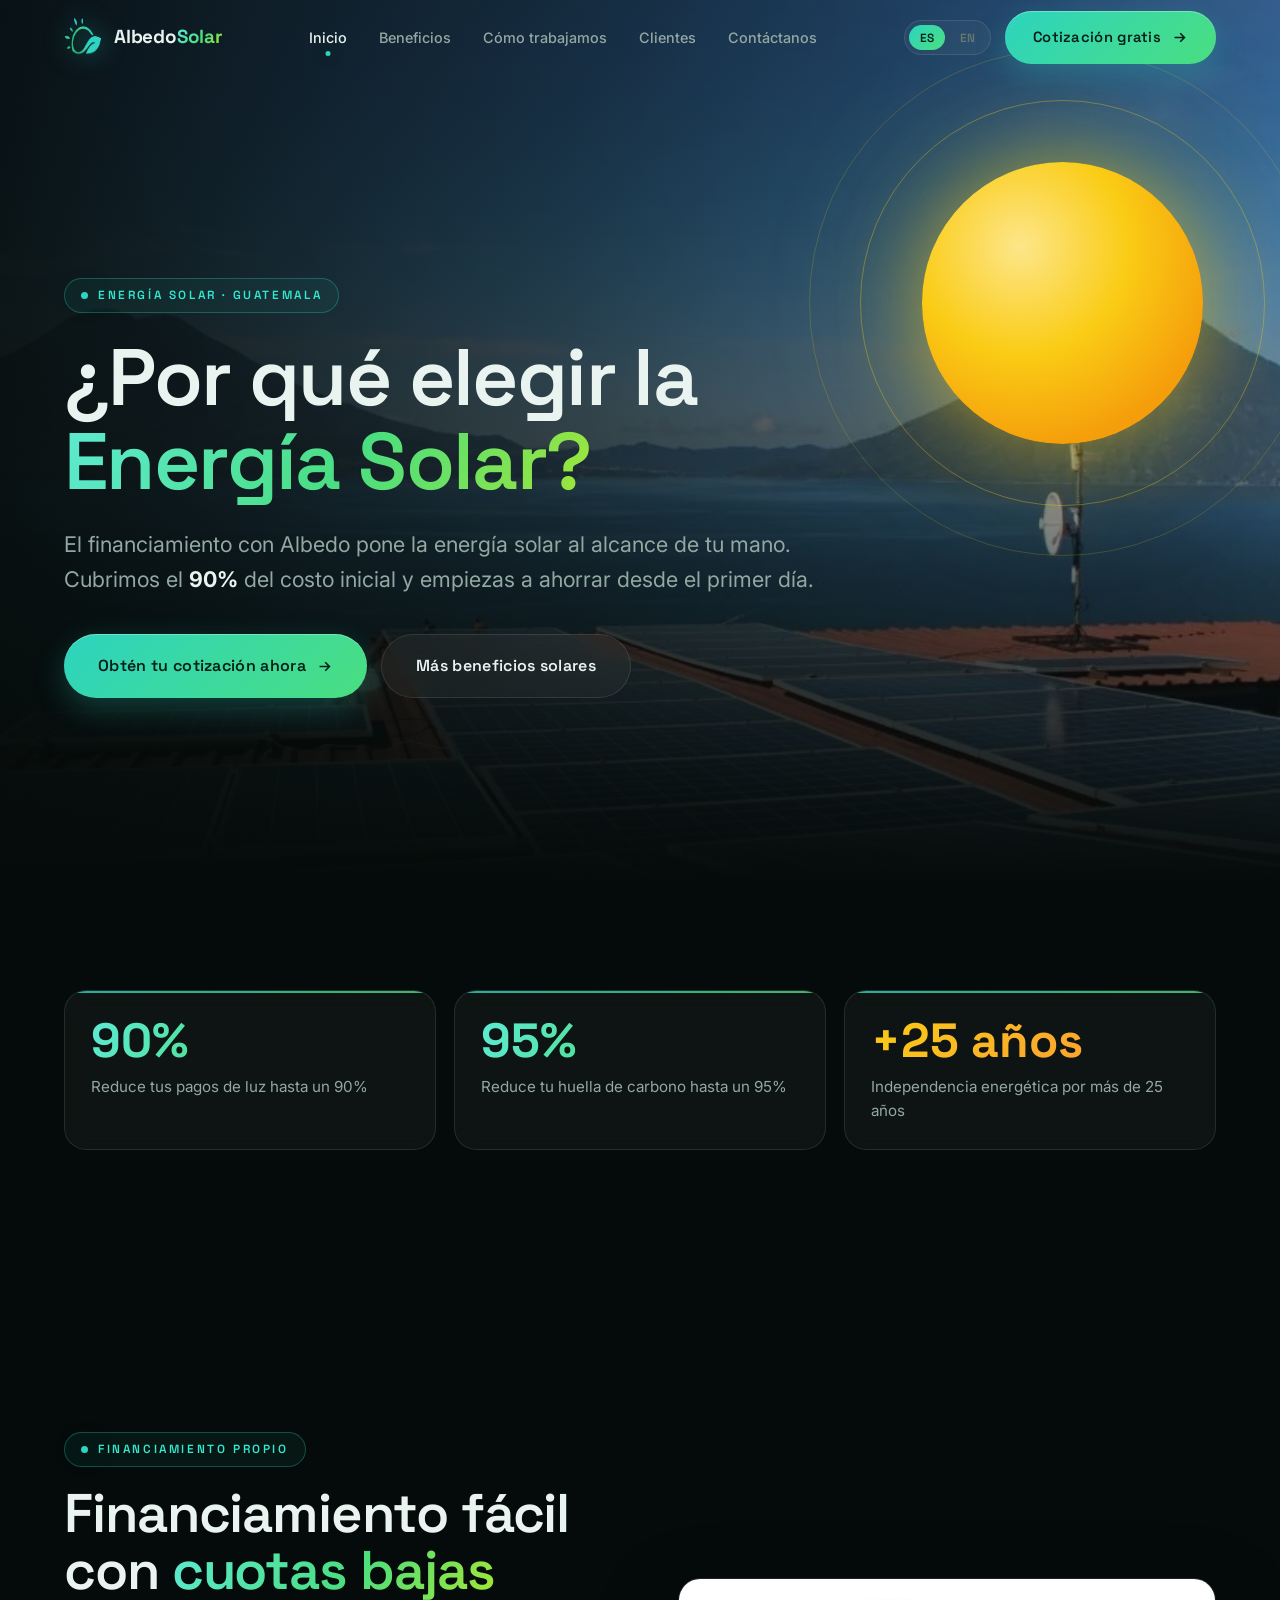
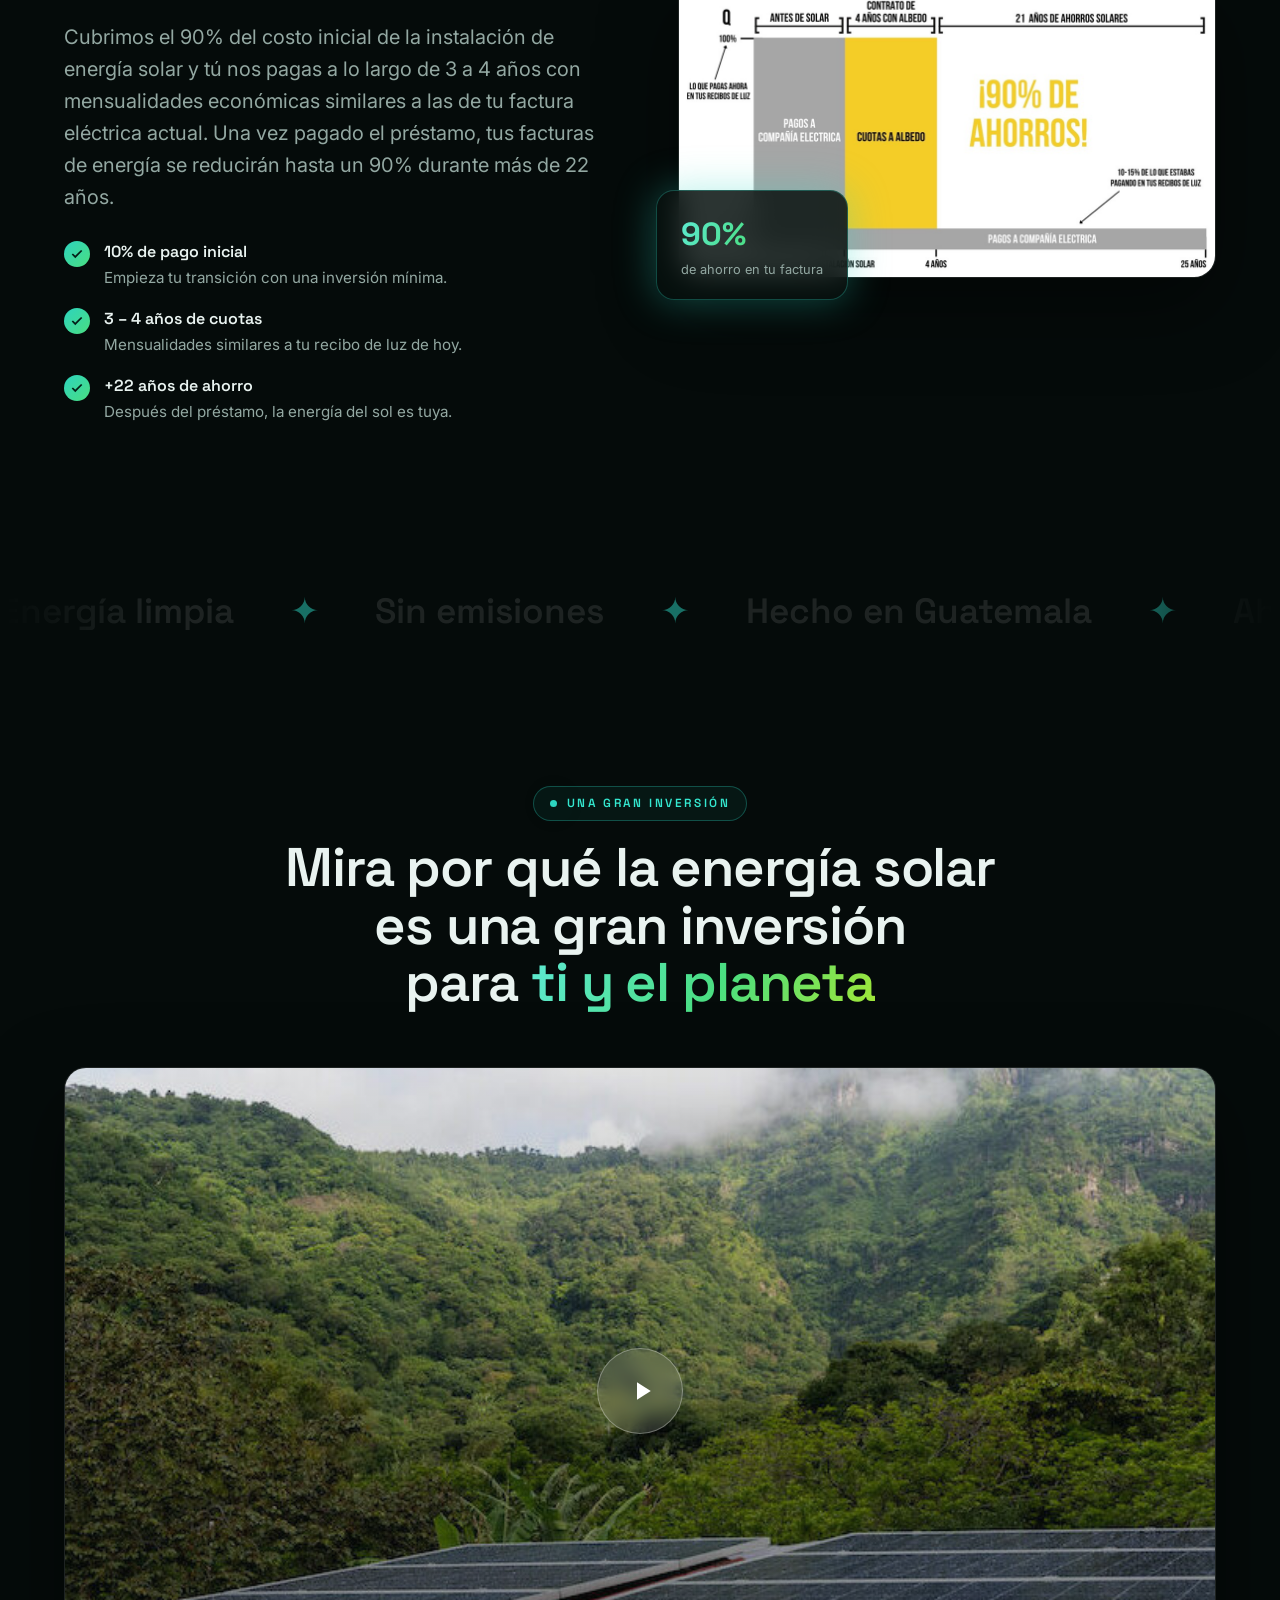
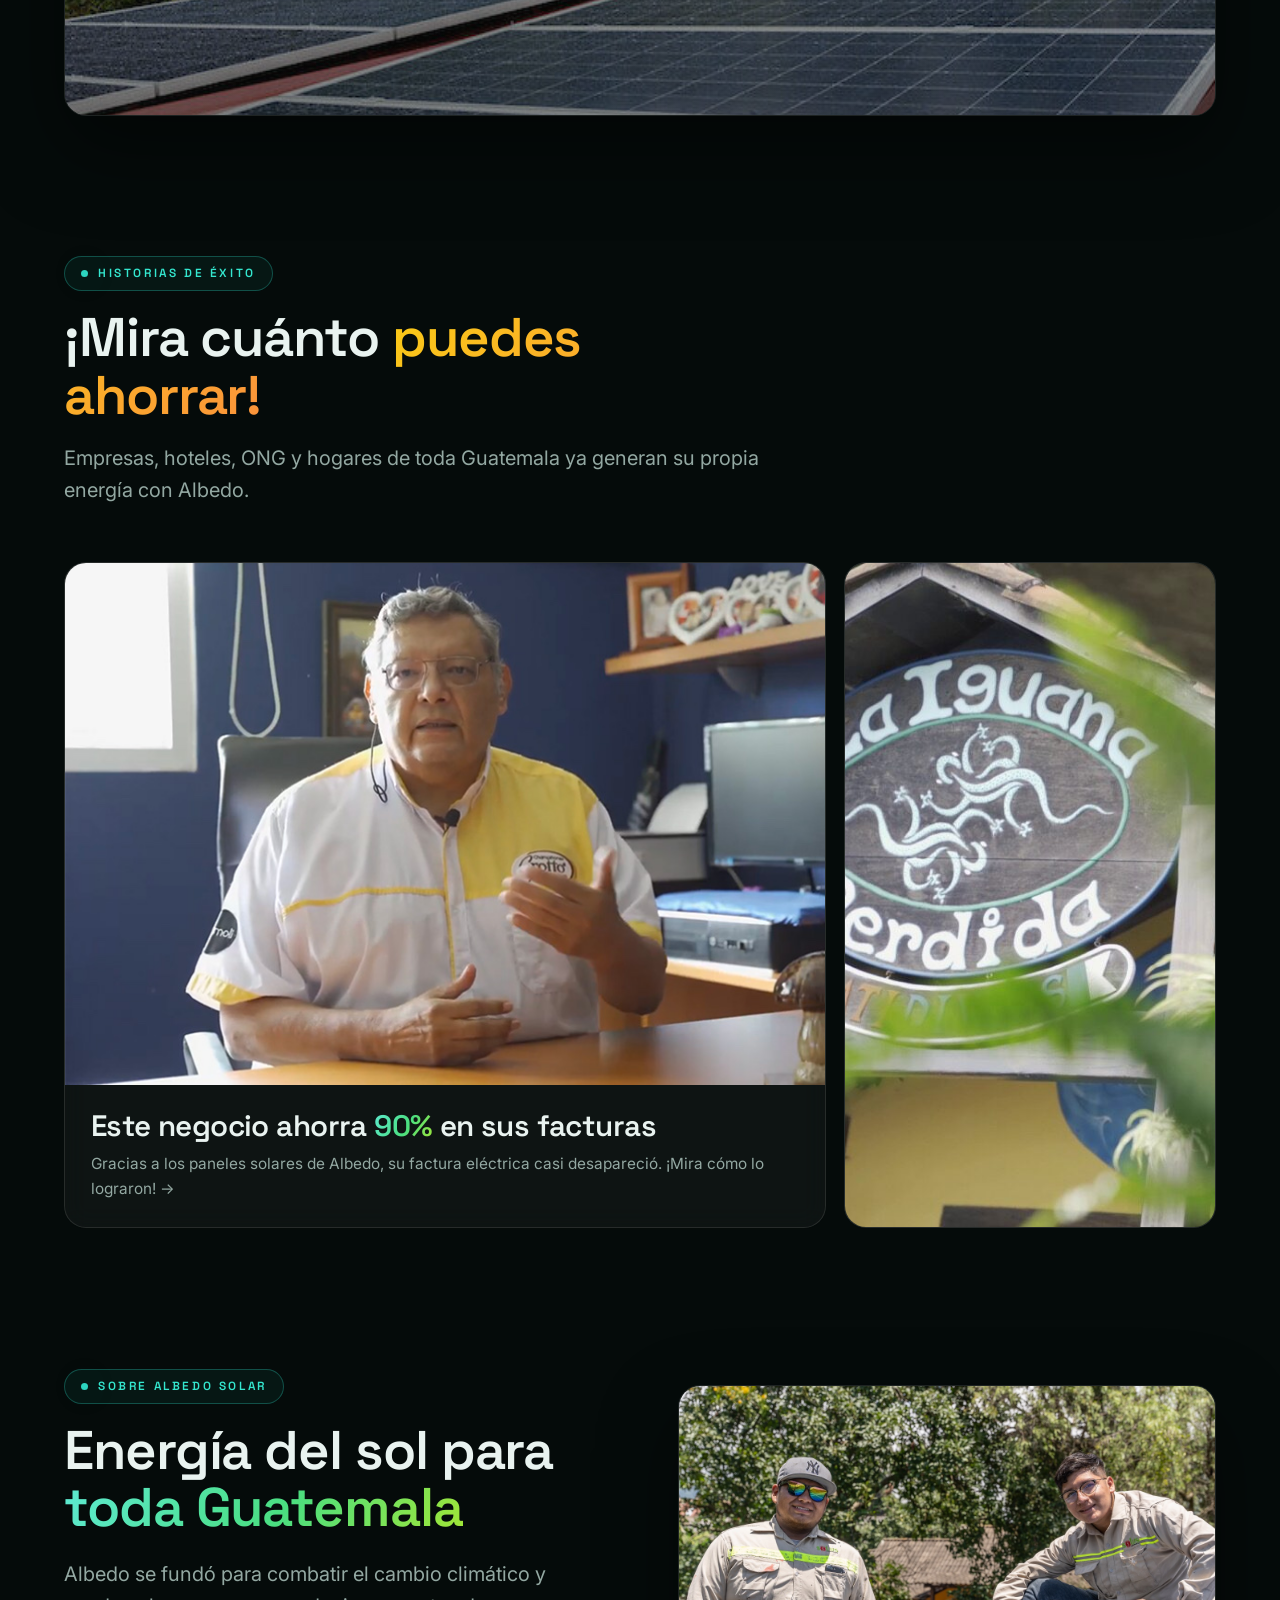
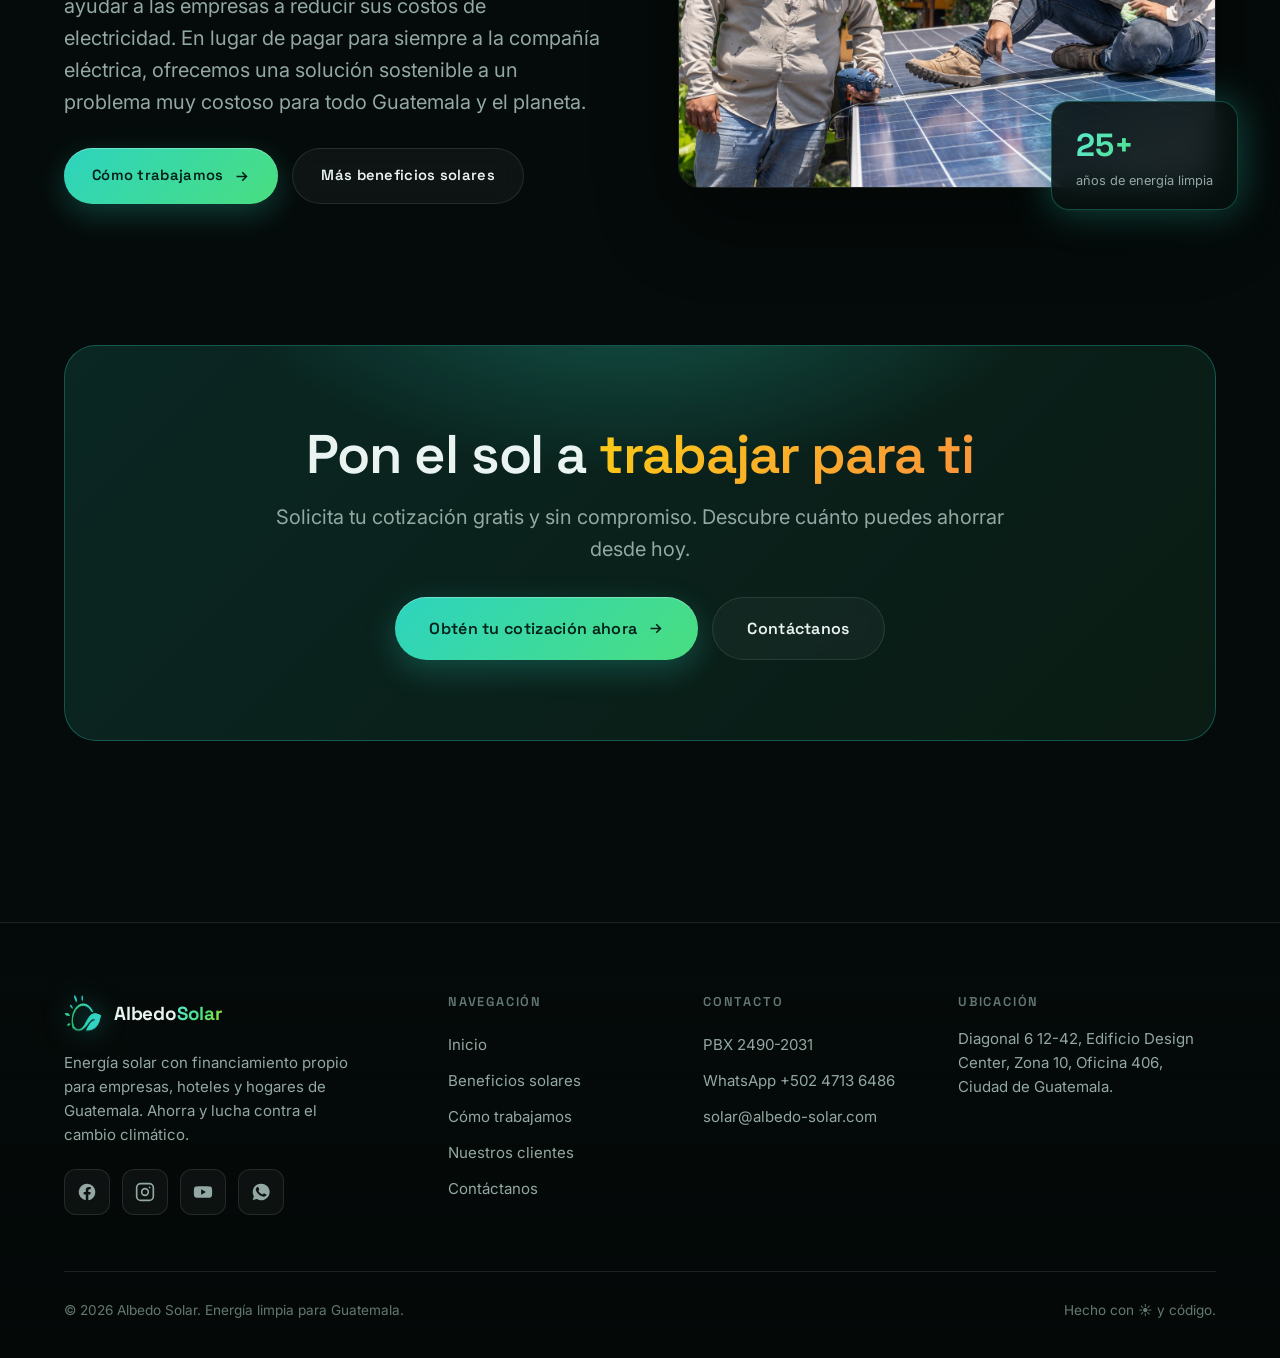
==== index.html @ a76e846f "Albedo Solar — futuristic website remake Full redesign of albedo-solar.com: 5 pages (Inicio, Benefic" ====
<!DOCTYPE html>
<html lang="es">
<head>
<meta charset="UTF-8" />
<meta name="viewport" content="width=device-width, initial-scale=1.0" />
<title>Albedo Solar — Energía solar al alcance de tu mano</title>
<meta name="description" content="El financiamiento con Albedo pone la energía solar al alcance de tu mano. Reduce hasta 90% tu factura de luz y lucha contra el cambio climático en Guatemala." />
<link rel="icon" type="image/png" href="assets/images/green-logo-sun.png" />
<link rel="preconnect" href="https://fonts.googleapis.com">
<link rel="preconnect" href="https://fonts.gstatic.com" crossorigin>
<link rel="stylesheet" href="assets/css/styles.css" />
</head>
<body>

<div class="bg-field"></div>
<div class="aurora aurora--1"></div>
<div class="aurora aurora--2"></div>

<!-- ============ NAV ============ -->
<nav class="nav">
  <div class="wrap">
    <a class="brand" href="index.html">
      <img src="assets/images/green-logo-sun.png" alt="Albedo Solar" />
      <span>Albedo<b>Solar</b></span>
    </a>
    <div class="nav-links">
      <a href="index.html" class="active">Inicio</a>
      <a href="beneficios.html">Beneficios</a>
      <a href="como-trabajamos.html">Cómo trabajamos</a>
      <a href="clientes.html">Clientes</a>
      <a href="contacto.html">Contáctanos</a>
    </div>
    <div class="nav-right">
      <div class="lang">
        <button class="on">ES</button>
        <button>EN</button>
      </div>
      <a href="contacto.html" class="btn btn--primary nav-cta">Cotización gratis
        <svg viewBox="0 0 24 24" fill="none" stroke="currentColor" stroke-width="2.2"><path d="M5 12h14M13 6l6 6-6 6"/></svg>
      </a>
      <button class="burger" aria-label="Menú"><span></span><span></span><span></span></button>
    </div>
  </div>
</nav>
<div class="drawer">
  <a href="index.html">Inicio</a>
  <a href="beneficios.html">Beneficios de la energía solar</a>
  <a href="como-trabajamos.html">Cómo trabajamos</a>
  <a href="clientes.html">Nuestros clientes</a>
  <a href="contacto.html">Contáctanos</a>
  <a href="contacto.html" class="btn btn--primary">Obtén tu cotización ahora</a>
</div>

<!-- ============ HERO ============ -->
<header class="hero">
  <div class="hero-bg">
    <img src="assets/images/hero-atitlan.jpg" alt="Paneles solares sobre el Lago de Atitlán, Guatemala" />
  </div>
  <div class="sun-orb"></div>
  <div class="wrap">
    <div class="hero-inner">
      <span class="eyebrow" data-reveal>Energía solar · Guatemala</span>
      <h1 data-reveal data-delay="1">¿Por qué elegir la <span class="gradient-text">Energía&nbsp;Solar?</span></h1>
      <p class="lead" data-reveal data-delay="2">El financiamiento con Albedo pone la energía solar al alcance de tu mano. Cubrimos el <strong style="color:var(--text)">90%</strong> del costo inicial y empiezas a ahorrar desde el primer día.</p>
      <div class="hero-actions" data-reveal data-delay="3">
        <a href="contacto.html" class="btn btn--primary btn--lg">Obtén tu cotización ahora
          <svg viewBox="0 0 24 24" fill="none" stroke="currentColor" stroke-width="2.2"><path d="M5 12h14M13 6l6 6-6 6"/></svg>
        </a>
        <a href="beneficios.html" class="btn btn--ghost btn--lg">Más beneficios solares</a>
      </div>
    </div>
  </div>
</header>

<!-- ============ STATS ============ -->
<section class="section-pad" style="padding-top:clamp(48px,7vw,90px)">
  <div class="wrap">
    <div class="stat-row">
      <div class="stat" data-reveal>
        <div class="num" data-count="90" data-suffix="%">90%</div>
        <p class="label">Reduce tus pagos de luz hasta un 90%</p>
      </div>
      <div class="stat" data-reveal data-delay="1">
        <div class="num" data-count="95" data-suffix="%">95%</div>
        <p class="label">Reduce tu huella de carbono hasta un 95%</p>
      </div>
      <div class="stat" data-reveal data-delay="2">
        <div class="num solar" data-prefix="+" data-count="25" data-suffix=" años">+25 años</div>
        <p class="label">Independencia energética por más de 25 años</p>
      </div>
    </div>
  </div>
</section>

<!-- ============ FINANCIAMIENTO ============ -->
<section class="section-pad" id="financiamiento">
  <div class="wrap">
    <div class="split">
      <div class="split-content">
        <span class="eyebrow" data-reveal>Financiamiento propio</span>
        <h2 data-reveal data-delay="1" style="margin:18px 0 22px">Financiamiento fácil con <span class="gradient-text">cuotas bajas</span></h2>
        <p class="lead" data-reveal data-delay="2">Cubrimos el 90% del costo inicial de la instalación de energía solar y tú nos pagas a lo largo de 3 a 4 años con mensualidades económicas similares a las de tu factura eléctrica actual. Una vez pagado el préstamo, tus facturas de energía se reducirán hasta un 90% durante más de 22 años.</p>
        <ul class="feature-list">
          <li data-reveal data-delay="2"><span class="tick"><svg viewBox="0 0 24 24" fill="none" stroke="currentColor" stroke-width="3"><path d="M20 6 9 17l-5-5"/></svg></span><div><strong>10% de pago inicial</strong><span>Empieza tu transición con una inversión mínima.</span></div></li>
          <li data-reveal data-delay="3"><span class="tick"><svg viewBox="0 0 24 24" fill="none" stroke="currentColor" stroke-width="3"><path d="M20 6 9 17l-5-5"/></svg></span><div><strong>3 – 4 años de cuotas</strong><span>Mensualidades similares a tu recibo de luz de hoy.</span></div></li>
          <li data-reveal data-delay="4"><span class="tick"><svg viewBox="0 0 24 24" fill="none" stroke="currentColor" stroke-width="3"><path d="M20 6 9 17l-5-5"/></svg></span><div><strong>+22 años de ahorro</strong><span>Después del préstamo, la energía del sol es tuya.</span></div></li>
        </ul>
      </div>
      <div class="split-media" data-reveal data-delay="2">
        <div class="frame"><img src="assets/images/home-esp.jpg" alt="Gráfica: 90% de ahorro tras el contrato con Albedo" style="aspect-ratio:auto;background:#0c1614" /></div>
        <div class="glow-chip">
          <div class="big">90%</div>
          <div class="sm">de ahorro en tu factura</div>
        </div>
      </div>
    </div>
  </div>
</section>

<!-- ============ MARQUEE ============ -->
<section style="padding:18px 0 6px">
  <div class="marquee"><div class="marquee-track">
    <span>Energía limpia</span><span>Sin emisiones</span><span>Hecho en Guatemala</span><span>Ahorro real</span><span>Financiamiento propio</span>
    <span>Energía limpia</span><span>Sin emisiones</span><span>Hecho en Guatemala</span><span>Ahorro real</span><span>Financiamiento propio</span>
  </div></div>
</section>

<!-- ============ VIDEO / INVERSIÓN ============ -->
<section class="section-pad">
  <div class="wrap">
    <div class="sec-head center">
      <span class="eyebrow" data-reveal>Una gran inversión</span>
      <h2 data-reveal data-delay="1">Mira por qué la energía solar es una gran inversión<br>para <span class="gradient-text">ti y el planeta</span></h2>
    </div>
    <div class="video-wrap" data-reveal data-delay="2" data-video="UJ7gDQhjEqg">
      <img class="poster" src="assets/images/solar-with-trees.jpg" alt="Paneles solares entre montañas de Guatemala" />
      <button class="play-btn" aria-label="Ver video">
        <span class="ring"><svg viewBox="0 0 24 24" fill="currentColor"><path d="M8 5v14l11-7z"/></svg></span>
      </button>
    </div>
  </div>
</section>

<!-- ============ HISTORIAS DE ÉXITO ============ -->
<section class="section-pad" style="padding-top:0">
  <div class="wrap">
    <div class="sec-head">
      <span class="eyebrow" data-reveal>Historias de éxito</span>
      <h2 data-reveal data-delay="1">¡Mira cuánto <span class="solar-text">puedes ahorrar!</span></h2>
      <p class="lead" data-reveal data-delay="2">Empresas, hoteles, ONG y hogares de toda Guatemala ya generan su propia energía con Albedo.</p>
    </div>
    <div class="bento">
      <a href="clientes.html" class="card col-4" data-reveal>
        <div class="card-media"><img src="assets/images/grotto-new-image.jpg" alt="Negocio cliente de Albedo Solar" /></div>
        <div class="card-body">
          <h3>Este negocio ahorra <span class="gradient-text">90%</span> en sus facturas</h3>
          <p>Gracias a los paneles solares de Albedo, su factura eléctrica casi desapareció. ¡Mira cómo lo lograron! →</p>
        </div>
      </a>
      <a href="clientes.html" class="card col-2" data-reveal data-delay="1">
        <div class="card-media" style="aspect-ratio:auto;height:100%;min-height:240px"><img src="assets/images/Albedo-Pics_-27.jpg" alt="Hotel La Iguana Perdida, Sololá" /></div>
        <div class="card-body">
          <h3>Hotel en Sololá</h3>
          <p>Redujo su factura un 90%. ¿Cómo lo hicieron? →</p>
        </div>
      </a>
    </div>
  </div>
</section>

<!-- ============ SOBRE ALBEDO ============ -->
<section class="section-pad" id="sobre" style="padding-top:0">
  <div class="wrap">
    <div class="split rev">
      <div class="split-media" data-reveal>
        <div class="frame"><img src="assets/images/dream-team.jpg" alt="Equipo técnico de Albedo Solar instalando paneles" /></div>
        <div class="glow-chip" style="right:-22px;left:auto">
          <div class="big">25+</div>
          <div class="sm">años de energía limpia</div>
        </div>
      </div>
      <div class="split-content">
        <span class="eyebrow" data-reveal>Sobre Albedo Solar</span>
        <h2 data-reveal data-delay="1" style="margin:18px 0 22px">Energía del sol para <span class="gradient-text">toda Guatemala</span></h2>
        <p class="lead" data-reveal data-delay="2">Albedo se fundó para combatir el cambio climático y ayudar a las empresas a reducir sus costos de electricidad. En lugar de pagar para siempre a la compañía eléctrica, ofrecemos una solución sostenible a un problema muy costoso para todo Guatemala y el planeta.</p>
        <div class="hero-actions" style="margin-top:30px" data-reveal data-delay="3">
          <a href="como-trabajamos.html" class="btn btn--primary">Cómo trabajamos
            <svg viewBox="0 0 24 24" fill="none" stroke="currentColor" stroke-width="2.2"><path d="M5 12h14M13 6l6 6-6 6"/></svg>
          </a>
          <a href="beneficios.html" class="btn btn--ghost">Más beneficios solares</a>
        </div>
      </div>
    </div>
  </div>
</section>

<!-- ============ CTA ============ -->
<section class="section-pad cta-band" style="padding-top:0">
  <div class="wrap">
    <div class="cta-box" data-reveal>
      <h2>Pon el sol a <span class="solar-text">trabajar para ti</span></h2>
      <p class="lead">Solicita tu cotización gratis y sin compromiso. Descubre cuánto puedes ahorrar desde hoy.</p>
      <div class="hero-actions">
        <a href="contacto.html" class="btn btn--primary btn--lg">Obtén tu cotización ahora
          <svg viewBox="0 0 24 24" fill="none" stroke="currentColor" stroke-width="2.2"><path d="M5 12h14M13 6l6 6-6 6"/></svg>
        </a>
        <a href="contacto.html" class="btn btn--ghost btn--lg">Contáctanos</a>
      </div>
    </div>
  </div>
</section>

<!-- ============ FOOTER ============ -->
<footer class="footer">
  <div class="wrap">
    <div class="footer-grid">
      <div>
        <a class="brand" href="index.html"><img src="assets/images/green-logo-sun.png" alt="Albedo Solar" /><span>Albedo<b>Solar</b></span></a>
        <p>Energía solar con financiamiento propio para empresas, hoteles y hogares de Guatemala. Ahorra y lucha contra el cambio climático.</p>
        <div class="socials" style="margin-top:22px">
          <a href="https://www.facebook.com/AlbedoSolarGuate" target="_blank" rel="noopener" aria-label="Facebook"><svg viewBox="0 0 24 24" fill="currentColor"><path d="M22 12a10 10 0 1 0-11.5 9.9v-7H8v-2.9h2.5V9.8c0-2.5 1.5-3.9 3.8-3.9 1.1 0 2.2.2 2.2.2v2.5h-1.3c-1.2 0-1.6.8-1.6 1.6v1.9h2.8l-.4 2.9h-2.4v7A10 10 0 0 0 22 12z"/></svg></a>
          <a href="https://www.instagram.com/albedo.solar/" target="_blank" rel="noopener" aria-label="Instagram"><svg viewBox="0 0 24 24" fill="none" stroke="currentColor" stroke-width="2"><rect x="2" y="2" width="20" height="20" rx="5"/><circle cx="12" cy="12" r="4"/><circle cx="17.5" cy="6.5" r="1" fill="currentColor" stroke="none"/></svg></a>
          <a href="https://www.youtube.com/channel/UCZgXfQprkTuDWYLpVCPtGJw" target="_blank" rel="noopener" aria-label="YouTube"><svg viewBox="0 0 24 24" fill="currentColor"><path d="M23 12s0-3.2-.4-4.7a2.5 2.5 0 0 0-1.8-1.8C19.2 5 12 5 12 5s-7.2 0-8.8.5A2.5 2.5 0 0 0 1.4 7.3 26 26 0 0 0 1 12a26 26 0 0 0 .4 4.7 2.5 2.5 0 0 0 1.8 1.8C4.8 19 12 19 12 19s7.2 0 8.8-.5a2.5 2.5 0 0 0 1.8-1.8C23 15.2 23 12 23 12zM9.8 15.3V8.7l5.7 3.3z"/></svg></a>
          <a href="https://wa.me/50247136486" target="_blank" rel="noopener" aria-label="WhatsApp"><svg viewBox="0 0 24 24" fill="currentColor"><path d="M12 2a10 10 0 0 0-8.6 15l-1.3 4.7 4.8-1.3A10 10 0 1 0 12 2zm5.8 14.2c-.2.7-1.4 1.3-2 1.4-.5.1-1.2.1-1.9-.1-.4-.1-1-.3-1.7-.6-3-1.3-5-4.4-5.1-4.6-.2-.2-1.3-1.7-1.3-3.2s.8-2.3 1.1-2.6c.3-.3.6-.4.8-.4h.6c.2 0 .4 0 .7.5l.8 2c.1.2.1.4 0 .6l-.4.5-.3.4c-.2.2-.4.4-.2.7.2.4.9 1.5 2 2.4 1.3 1.2 2.4 1.5 2.7 1.7.3.1.5.1.7-.1l.9-1c.2-.3.4-.2.7-.1l2 .9c.3.2.5.2.6.4.1.1.1.7-.2 1.4z"/></svg></a>
        </div>
      </div>
      <div class="footer-col">
        <h4>Navegación</h4>
        <a href="index.html">Inicio</a>
        <a href="beneficios.html">Beneficios solares</a>
        <a href="como-trabajamos.html">Cómo trabajamos</a>
        <a href="clientes.html">Nuestros clientes</a>
        <a href="contacto.html">Contáctanos</a>
      </div>
      <div class="footer-col">
        <h4>Contacto</h4>
        <a href="tel:+50224902031">PBX 2490-2031</a>
        <a href="https://wa.me/50247136486" target="_blank" rel="noopener">WhatsApp +502 4713 6486</a>
        <a href="mailto:solar@albedo-solar.com">solar@albedo-solar.com</a>
      </div>
      <div class="footer-col">
        <h4>Ubicación</h4>
        <p style="color:var(--muted);font-size:.94rem">Diagonal 6 12-42, Edificio Design Center, Zona 10, Oficina 406, Ciudad de Guatemala.</p>
      </div>
    </div>
    <div class="footer-bottom">
      <span>© <span data-year>2026</span> Albedo Solar. Energía limpia para Guatemala.</span>
      <span>Hecho con ☀ y código.</span>
    </div>
  </div>
</footer>

<script src="assets/js/main.js"></script>
</body>
</html>
---- assets/css/styles.css ----
/* ==========================================================================
   ALBEDO SOLAR — Futuristic Remake
   Design system: dark, glassmorphic, solar-gradient, Guatemala-grown.
   ========================================================================== */

/* ----------  Fonts  ---------- */
@import url('https://fonts.googleapis.com/css2?family=Space+Grotesk:wght@400;500;600;700&family=Inter:wght@300;400;500;600;700&display=swap');

/* ----------  Tokens  ---------- */
:root {
  /* Brand */
  --teal:        #2dd4bf;
  --teal-bright: #34e7cf;
  --green:       #4ade80;
  --green-deep:  #16a34a;
  --solar:       #facc15;   /* sun / savings yellow */
  --solar-warm:  #fbbf24;

  /* Surfaces */
  --bg:          #050b0a;
  --bg-2:        #07110f;
  --ink:         #030706;
  --glass:       rgba(255, 255, 255, 0.04);
  --glass-2:     rgba(255, 255, 255, 0.06);
  --stroke:      rgba(255, 255, 255, 0.10);
  --stroke-2:    rgba(45, 212, 191, 0.30);

  /* Text */
  --text:        #e9f3f0;
  --muted:       #93a8a2;
  --muted-2:     #647873;

  /* Gradients */
  --grad-brand:  linear-gradient(135deg, #2dd4bf 0%, #4ade80 100%);
  --grad-solar:  linear-gradient(135deg, #facc15 0%, #fb923c 100%);
  --grad-text:   linear-gradient(120deg, #5eead4 0%, #4ade80 55%, #a3e635 100%);

  /* Glow */
  --glow-teal:   0 0 40px rgba(45, 212, 191, 0.35);
  --glow-green:  0 0 50px rgba(74, 222, 128, 0.25);

  /* Geometry */
  --radius:      22px;
  --radius-sm:   14px;
  --maxw:        1200px;
  --nav-h:       76px;

  --ease:        cubic-bezier(0.22, 1, 0.36, 1);

  --font-display: 'Space Grotesk', system-ui, sans-serif;
  --font-body:    'Inter', system-ui, -apple-system, sans-serif;
}

/* ----------  Reset  ---------- */
*, *::before, *::after { box-sizing: border-box; margin: 0; padding: 0; }

html { scroll-behavior: smooth; -webkit-text-size-adjust: 100%; }

body {
  font-family: var(--font-body);
  background: var(--bg);
  color: var(--text);
  line-height: 1.6;
  overflow-x: hidden;
  -webkit-font-smoothing: antialiased;
  text-rendering: optimizeLegibility;
}

img { max-width: 100%; display: block; }
a { color: inherit; text-decoration: none; }
button { font-family: inherit; cursor: pointer; border: none; background: none; color: inherit; }
ul { list-style: none; }
::selection { background: rgba(45, 212, 191, 0.3); color: #fff; }

/* ----------  Ambient background  ---------- */
.bg-field {
  position: fixed; inset: 0; z-index: -2; overflow: hidden;
  background:
    radial-gradient(900px 600px at 12% -5%, rgba(45,212,191,0.16), transparent 60%),
    radial-gradient(1000px 700px at 95% 8%, rgba(74,222,128,0.12), transparent 55%),
    radial-gradient(800px 800px at 50% 120%, rgba(250,204,21,0.07), transparent 60%),
    var(--bg);
}
.bg-field::before {
  content: ""; position: absolute; inset: -50%;
  background-image:
    linear-gradient(rgba(255,255,255,0.025) 1px, transparent 1px),
    linear-gradient(90deg, rgba(255,255,255,0.025) 1px, transparent 1px);
  background-size: 64px 64px;
  mask-image: radial-gradient(circle at 50% 40%, #000 0%, transparent 70%);
  -webkit-mask-image: radial-gradient(circle at 50% 40%, #000 0%, transparent 70%);
}
/* topographic texture from original brand */
.bg-field::after {
  content: ""; position: absolute; inset: 0;
  background: url('../images/topgraphic-20-edit.png');
  background-size: 520px;
  opacity: 0.025;
  mix-blend-mode: screen;
}
.aurora {
  position: fixed; z-index: -1; border-radius: 50%; filter: blur(80px);
  opacity: 0.5; pointer-events: none; will-change: transform;
}
.aurora--1 { width: 520px; height: 520px; top: -160px; left: -120px;
  background: radial-gradient(circle, rgba(45,212,191,0.5), transparent 70%);
  animation: drift1 22s ease-in-out infinite; }
.aurora--2 { width: 460px; height: 460px; top: 30%; right: -160px;
  background: radial-gradient(circle, rgba(74,222,128,0.4), transparent 70%);
  animation: drift2 26s ease-in-out infinite; }
@keyframes drift1 { 50% { transform: translate(80px, 60px) scale(1.15); } }
@keyframes drift2 { 50% { transform: translate(-70px, -50px) scale(1.1); } }

/* ----------  Layout helpers  ---------- */
.wrap { width: 100%; max-width: var(--maxw); margin: 0 auto; padding: 0 24px; }
section { position: relative; }
.section-pad { padding: clamp(72px, 11vw, 150px) 0; }

.eyebrow {
  display: inline-flex; align-items: center; gap: 10px;
  font-family: var(--font-display); font-size: 0.74rem; font-weight: 600;
  letter-spacing: 0.22em; text-transform: uppercase; color: var(--teal-bright);
  padding: 7px 16px; border: 1px solid var(--stroke-2);
  border-radius: 100px; background: rgba(45,212,191,0.06);
}
.eyebrow::before {
  content: ""; width: 7px; height: 7px; border-radius: 50%;
  background: var(--teal); box-shadow: var(--glow-teal);
}

h1, h2, h3, h4 { font-family: var(--font-display); font-weight: 600; line-height: 1.05; letter-spacing: -0.02em; }
h1 { font-size: clamp(2.6rem, 6.5vw, 5rem); }
h2 { font-size: clamp(2rem, 4.5vw, 3.4rem); }
h3 { font-size: clamp(1.3rem, 2.4vw, 1.85rem); }

.gradient-text {
  background: var(--grad-text); -webkit-background-clip: text; background-clip: text;
  -webkit-text-fill-color: transparent; color: transparent;
}
.solar-text {
  background: var(--grad-solar); -webkit-background-clip: text; background-clip: text;
  -webkit-text-fill-color: transparent;
}
.lead { font-size: clamp(1.05rem, 1.6vw, 1.25rem); color: var(--muted); max-width: 60ch; }

/* ----------  Buttons  ---------- */
.btn {
  display: inline-flex; align-items: center; gap: 10px; position: relative;
  font-family: var(--font-display); font-weight: 600; font-size: 0.92rem;
  letter-spacing: 0.02em; padding: 15px 28px; border-radius: 100px;
  transition: transform .35s var(--ease), box-shadow .35s var(--ease), background .3s;
  white-space: nowrap; overflow: hidden;
}
.btn svg { width: 17px; height: 17px; transition: transform .35s var(--ease); }
.btn:hover { transform: translateY(-3px); }
.btn:hover svg { transform: translateX(4px); }

.btn--primary {
  background: var(--grad-brand); color: #042018;
  box-shadow: 0 10px 30px rgba(45,212,191,0.25), inset 0 1px 0 rgba(255,255,255,0.3);
}
.btn--primary:hover { box-shadow: 0 16px 44px rgba(45,212,191,0.45); }
.btn--solar { background: var(--grad-solar); color: #281c00;
  box-shadow: 0 10px 30px rgba(250,204,21,0.25); }
.btn--solar:hover { box-shadow: 0 16px 44px rgba(250,204,21,0.45); }
.btn--ghost {
  background: var(--glass); color: var(--text);
  border: 1px solid var(--stroke); backdrop-filter: blur(10px);
}
.btn--ghost:hover { background: var(--glass-2); border-color: var(--stroke-2); }
.btn--lg { padding: 18px 34px; font-size: 1rem; }

/* ----------  Navigation  ---------- */
.nav {
  position: fixed; top: 0; left: 0; right: 0; z-index: 100; height: var(--nav-h);
  display: flex; align-items: center;
  transition: background .4s var(--ease), border-color .4s, backdrop-filter .4s;
  border-bottom: 1px solid transparent;
}
.nav.scrolled {
  background: rgba(5,11,10,0.72); backdrop-filter: blur(16px) saturate(140%);
  border-bottom-color: var(--stroke);
}
.nav .wrap { display: flex; align-items: center; justify-content: space-between; gap: 24px; }
.brand { display: flex; align-items: center; gap: 12px; font-family: var(--font-display); font-weight: 700; font-size: 1.18rem; letter-spacing: -0.01em; }
.brand img { width: 38px; height: 38px; filter: drop-shadow(0 0 12px rgba(45,212,191,0.5)); }
.brand span { color: var(--text); }
.brand b { font-weight: 700; background: var(--grad-text); -webkit-background-clip: text; background-clip: text; -webkit-text-fill-color: transparent; }

.nav-links { display: flex; align-items: center; gap: 4px; }
.nav-links a {
  font-size: 0.9rem; color: var(--muted); padding: 9px 14px; border-radius: 100px;
  font-weight: 500; transition: color .25s, background .25s; position: relative;
}
.nav-links a:hover { color: var(--text); }
.nav-links a.active { color: var(--text); }
.nav-links a.active::after {
  content: ""; position: absolute; bottom: 2px; left: 50%; transform: translateX(-50%);
  width: 5px; height: 5px; border-radius: 50%; background: var(--teal); box-shadow: var(--glow-teal);
}
.nav-right { display: flex; align-items: center; gap: 14px; }

.lang {
  display: flex; align-items: center; gap: 4px; padding: 4px;
  border: 1px solid var(--stroke); border-radius: 100px; background: var(--glass);
}
.lang button { font-family: var(--font-display); font-size: 0.74rem; font-weight: 600; padding: 5px 11px; border-radius: 100px; color: var(--muted-2); transition: .25s; }
.lang button.on { background: var(--grad-brand); color: #042018; }

.nav-cta { display: inline-flex; }
.burger { display: none; width: 44px; height: 44px; border-radius: 12px; background: var(--glass); border: 1px solid var(--stroke); position: relative; }
.burger span { position: absolute; left: 12px; right: 12px; height: 2px; background: var(--text); border-radius: 2px; transition: .3s var(--ease); }
.burger span:nth-child(1) { top: 16px; } .burger span:nth-child(2) { top: 21px; } .burger span:nth-child(3) { top: 26px; }
.burger.open span:nth-child(1) { top: 21px; transform: rotate(45deg); }
.burger.open span:nth-child(2) { opacity: 0; }
.burger.open span:nth-child(3) { top: 21px; transform: rotate(-45deg); }

/* mobile drawer */
.drawer {
  position: fixed; inset: var(--nav-h) 0 0 0; z-index: 99;
  background: rgba(5,11,10,0.96); backdrop-filter: blur(20px);
  transform: translateX(100%); transition: transform .4s var(--ease);
  display: flex; flex-direction: column; padding: 32px 24px; gap: 6px;
}
.drawer.open { transform: translateX(0); }
.drawer a { font-family: var(--font-display); font-size: 1.5rem; padding: 16px 0; border-bottom: 1px solid var(--stroke); color: var(--text); }
.drawer .btn { margin-top: 24px; justify-content: center; }

/* ----------  Hero  ---------- */
.hero { min-height: 100svh; display: flex; align-items: center; position: relative; overflow: hidden; padding-top: var(--nav-h); }
.hero-bg { position: absolute; inset: 0; z-index: 0; }
.hero-bg img { width: 100%; height: 100%; object-fit: cover; transform: scale(1.08); }
.hero-bg::after {
  content: ""; position: absolute; inset: 0;
  background:
    linear-gradient(to right, rgba(5,11,10,0.94) 0%, rgba(5,11,10,0.7) 45%, rgba(5,11,10,0.35) 100%),
    linear-gradient(to top, var(--bg) 2%, transparent 45%);
}
.hero .wrap { position: relative; z-index: 2; }
.hero-inner { max-width: 760px; }
.hero h1 { margin: 22px 0 24px; }
.hero .lead { margin-bottom: 38px; font-size: clamp(1.1rem, 1.7vw, 1.35rem); }
.hero-actions { display: flex; flex-wrap: wrap; gap: 14px; }

/* floating sun orb */
.sun-orb {
  position: absolute; z-index: 1; top: 18%; right: 6%;
  width: clamp(160px, 22vw, 320px); aspect-ratio: 1; border-radius: 50%;
  background: radial-gradient(circle at 35% 30%, #fde68a, #facc15 40%, #f59e0b 75%);
  box-shadow: 0 0 80px rgba(250,204,21,0.5), 0 0 160px rgba(250,204,21,0.25);
  animation: float 9s ease-in-out infinite;
}
.sun-orb::before, .sun-orb::after {
  content: ""; position: absolute; inset: -22%; border-radius: 50%;
  border: 1px solid rgba(250,204,21,0.35);
}
.sun-orb::after { inset: -40%; border-color: rgba(250,204,21,0.18); }
@keyframes float { 50% { transform: translateY(-22px); } }

/* ----------  Stats  ---------- */
.stat-row { display: grid; grid-template-columns: repeat(3, 1fr); gap: 18px; }
.stat {
  padding: 26px; border-radius: var(--radius); background: var(--glass);
  border: 1px solid var(--stroke); backdrop-filter: blur(10px); position: relative; overflow: hidden;
}
.stat::before { content: ""; position: absolute; top: 0; left: 0; width: 100%; height: 2px; background: var(--grad-brand); opacity: .8; }
.stat .num { font-family: var(--font-display); font-weight: 700; font-size: clamp(2.2rem, 4vw, 3rem); line-height: 1; background: var(--grad-text); -webkit-background-clip: text; background-clip: text; -webkit-text-fill-color: transparent; }
.stat .num.solar { background: var(--grad-solar); -webkit-background-clip: text; background-clip: text; -webkit-text-fill-color: transparent; }
.stat .label { margin-top: 10px; color: var(--muted); font-size: 0.95rem; }

/* ----------  Cards / glass  ---------- */
.card {
  background: var(--glass); border: 1px solid var(--stroke); border-radius: var(--radius);
  backdrop-filter: blur(12px); overflow: hidden; position: relative;
  transition: transform .4s var(--ease), border-color .4s, box-shadow .4s;
}
.card:hover { transform: translateY(-6px); border-color: var(--stroke-2); box-shadow: 0 24px 60px rgba(0,0,0,0.4), var(--glow-teal); }
.card-media { aspect-ratio: 16/11; overflow: hidden; }
.card-media img { width: 100%; height: 100%; object-fit: cover; transition: transform .7s var(--ease); }
.card:hover .card-media img { transform: scale(1.06); }
.card-body { padding: 26px; }
.card-body h3 { margin-bottom: 10px; }
.card-body p { color: var(--muted); font-size: 0.96rem; }

.icon-badge {
  width: 56px; height: 56px; border-radius: 16px; display: grid; place-items: center;
  background: rgba(45,212,191,0.12); border: 1px solid var(--stroke-2); color: var(--teal-bright);
  margin-bottom: 18px;
}
.icon-badge svg { width: 26px; height: 26px; }
.icon-badge.solar { background: rgba(250,204,21,0.12); border-color: rgba(250,204,21,0.3); color: var(--solar); }

/* section headers */
.sec-head { max-width: 720px; margin-bottom: 56px; }
.sec-head.center { margin-inline: auto; text-align: center; }
.sec-head h2 { margin: 18px 0; }

/* ----------  Bento grid  ---------- */
.bento { display: grid; grid-template-columns: repeat(6, 1fr); gap: 18px; }
.bento > * { grid-column: span 2; }
.col-3 { grid-column: span 3 !important; }
.col-4 { grid-column: span 4 !important; }
.col-6 { grid-column: span 6 !important; }

/* ----------  Split feature  ---------- */
.split { display: grid; grid-template-columns: 1fr 1fr; gap: clamp(32px, 6vw, 80px); align-items: center; }
.split.rev .split-media { order: 2; }
.split-media { position: relative; }
.split-media .frame {
  border-radius: var(--radius); overflow: hidden; border: 1px solid var(--stroke);
  box-shadow: 0 30px 80px rgba(0,0,0,0.45);
}
.split-media .frame img { width: 100%; aspect-ratio: 4/3; object-fit: cover; }
.split-media .glow-chip {
  position: absolute; bottom: -22px; left: -22px; padding: 18px 24px; border-radius: 18px;
  background: rgba(7,17,15,0.85); border: 1px solid var(--stroke-2); backdrop-filter: blur(14px);
  box-shadow: var(--glow-teal);
}
.glow-chip .big { font-family: var(--font-display); font-weight: 700; font-size: 2rem; background: var(--grad-text); -webkit-background-clip: text; background-clip: text; -webkit-text-fill-color: transparent; }
.glow-chip .sm { font-size: 0.8rem; color: var(--muted); }

.feature-list { display: grid; gap: 16px; margin-top: 26px; }
.feature-list li { display: flex; gap: 14px; align-items: flex-start; }
.feature-list .tick {
  flex: none; width: 26px; height: 26px; border-radius: 50%; display: grid; place-items: center; margin-top: 2px;
  background: var(--grad-brand); color: #042018;
}
.feature-list .tick svg { width: 14px; height: 14px; }
.feature-list strong { display: block; font-family: var(--font-display); font-weight: 600; }
.feature-list span { color: var(--muted); font-size: 0.95rem; }

/* ----------  Process timeline  ---------- */
.timeline { position: relative; display: grid; gap: 22px; }
.timeline::before { content: ""; position: absolute; left: 27px; top: 30px; bottom: 30px; width: 2px; background: linear-gradient(var(--teal), var(--green), transparent); opacity: .4; }
.step { display: grid; grid-template-columns: 56px 1fr; gap: 24px; align-items: start; position: relative; }
.step-num {
  width: 56px; height: 56px; border-radius: 50%; display: grid; place-items: center;
  font-family: var(--font-display); font-weight: 700; font-size: 1.2rem; color: #042018;
  background: var(--grad-brand); box-shadow: var(--glow-teal); position: relative; z-index: 2;
}
.step-card { background: var(--glass); border: 1px solid var(--stroke); border-radius: var(--radius); padding: 24px 26px; backdrop-filter: blur(10px); flex: 1; }
.step-card h3 { font-size: 1.25rem; margin-bottom: 8px; }
.step-card p { color: var(--muted); }

/* ----------  Pills row  ---------- */
.pills { display: flex; flex-wrap: wrap; gap: 12px; }
.pill {
  display: inline-flex; align-items: center; gap: 10px; padding: 13px 20px; border-radius: 100px;
  background: var(--glass); border: 1px solid var(--stroke); font-weight: 500; font-size: 0.95rem;
  transition: .3s var(--ease);
}
.pill:hover { border-color: var(--stroke-2); transform: translateY(-3px); }
.pill svg { width: 18px; height: 18px; color: var(--teal-bright); }

/* ----------  CO2 / impact stat band  ---------- */
.impact-grid { display: grid; grid-template-columns: repeat(3, 1fr); gap: 18px; }
.impact-card { padding: 34px 28px; border-radius: var(--radius); background: var(--glass); border: 1px solid var(--stroke); text-align: center; }
.impact-card .figure { font-family: var(--font-display); font-weight: 700; font-size: clamp(2.4rem, 5vw, 3.4rem); line-height: 1; background: var(--grad-text); -webkit-background-clip: text; background-clip: text; -webkit-text-fill-color: transparent; }
.impact-card p { color: var(--muted); margin-top: 12px; font-size: 0.96rem; }

/* ----------  Video  ---------- */
.video-wrap { position: relative; border-radius: var(--radius); overflow: hidden; border: 1px solid var(--stroke); box-shadow: 0 30px 80px rgba(0,0,0,0.5); }
.video-wrap .poster { width: 100%; aspect-ratio: 16/9; object-fit: cover; }
.video-wrap iframe { width: 100%; aspect-ratio: 16/9; display: block; border: 0; }
.play-btn {
  position: absolute; inset: 0; display: grid; place-items: center;
  background: linear-gradient(rgba(5,11,10,0.1), rgba(5,11,10,0.5));
}
.play-btn .ring {
  width: 86px; height: 86px; border-radius: 50%; display: grid; place-items: center;
  background: rgba(255,255,255,0.12); backdrop-filter: blur(8px); border: 1px solid rgba(255,255,255,0.3);
  transition: transform .35s var(--ease), background .3s;
}
.play-btn:hover .ring { transform: scale(1.08); background: var(--grad-brand); }
.play-btn .ring svg { width: 30px; height: 30px; color: #fff; margin-left: 4px; }
.play-btn:hover .ring svg { color: #042018; }

/* ----------  Before / After slider  ---------- */
.ba {
  position: relative; border-radius: var(--radius); overflow: hidden; border: 1px solid var(--stroke);
  aspect-ratio: 16/10; user-select: none; box-shadow: 0 30px 80px rgba(0,0,0,0.45);
}
.ba img { position: absolute; inset: 0; width: 100%; height: 100%; object-fit: cover; }
.ba .after { clip-path: inset(0 0 0 50%); }
.ba .ba-label { position: absolute; top: 18px; padding: 7px 14px; border-radius: 100px; font-family: var(--font-display); font-size: 0.72rem; font-weight: 600; letter-spacing: .12em; backdrop-filter: blur(8px); }
.ba .ba-label.l { left: 18px; background: rgba(0,0,0,0.5); border: 1px solid var(--stroke); }
.ba .ba-label.r { right: 18px; background: rgba(45,212,191,0.2); border: 1px solid var(--stroke-2); color: var(--teal-bright); }
.ba-handle { position: absolute; top: 0; bottom: 0; left: 50%; width: 3px; background: var(--grad-brand); transform: translateX(-50%); box-shadow: var(--glow-teal); }
.ba-handle::after {
  content: ""; position: absolute; top: 50%; left: 50%; transform: translate(-50%,-50%);
  width: 46px; height: 46px; border-radius: 50%; background: rgba(7,17,15,0.9); border: 2px solid var(--teal);
  box-shadow: var(--glow-teal);
}
.ba-handle::before {
  content: "‹ ›"; position: absolute; top: 50%; left: 50%; transform: translate(-50%,-50%);
  z-index: 2; font-size: 1.1rem; color: var(--teal-bright); letter-spacing: 2px;
}
.ba input { position: absolute; inset: 0; width: 100%; height: 100%; opacity: 0; cursor: ew-resize; margin: 0; }

/* ----------  CTA band  ---------- */
.cta-band { position: relative; overflow: hidden; }
.cta-box {
  border-radius: 32px; padding: clamp(40px, 7vw, 80px); text-align: center; position: relative; overflow: hidden;
  background: linear-gradient(135deg, rgba(45,212,191,0.14), rgba(74,222,128,0.08));
  border: 1px solid var(--stroke-2);
}
.cta-box::before {
  content: ""; position: absolute; inset: 0; z-index: -1;
  background: radial-gradient(600px 300px at 50% -20%, rgba(45,212,191,0.3), transparent 70%);
}
.cta-box h2 { margin-bottom: 18px; }
.cta-box .lead { margin: 0 auto 32px; }
.cta-box .hero-actions { justify-content: center; }

/* ----------  Marquee  ---------- */
.marquee { overflow: hidden; -webkit-mask-image: linear-gradient(90deg, transparent, #000 12%, #000 88%, transparent); mask-image: linear-gradient(90deg, transparent, #000 12%, #000 88%, transparent); }
.marquee-track { display: flex; gap: 56px; width: max-content; animation: scrollx 28s linear infinite; }
.marquee-track span { font-family: var(--font-display); font-size: clamp(1.4rem, 3vw, 2.2rem); font-weight: 600; color: rgba(255,255,255,0.10); white-space: nowrap; display: inline-flex; align-items: center; gap: 56px; }
.marquee-track span::after { content: "✦"; color: var(--teal); opacity: .5; }
@keyframes scrollx { to { transform: translateX(-50%); } }

/* ----------  Forms  ---------- */
.form-grid { display: grid; grid-template-columns: 1fr 1fr; gap: 18px; }
.field { display: flex; flex-direction: column; gap: 8px; }
.field.full { grid-column: 1 / -1; }
.field label { font-family: var(--font-display); font-size: 0.82rem; font-weight: 500; color: var(--muted); letter-spacing: .02em; }
.field input, .field textarea {
  background: var(--glass); border: 1px solid var(--stroke); border-radius: 14px; padding: 15px 18px;
  color: var(--text); font-family: inherit; font-size: 0.98rem; transition: border-color .25s, box-shadow .25s, background .25s;
}
.field input::placeholder, .field textarea::placeholder { color: var(--muted-2); }
.field input:focus, .field textarea:focus { outline: none; border-color: var(--teal); box-shadow: 0 0 0 3px rgba(45,212,191,0.15); background: var(--glass-2); }
.field textarea { resize: vertical; min-height: 130px; }

/* ----------  Contact tiles  ---------- */
.contact-tiles { display: grid; gap: 14px; }
.ct {
  display: flex; gap: 16px; align-items: flex-start; padding: 20px 22px; border-radius: var(--radius-sm);
  background: var(--glass); border: 1px solid var(--stroke); transition: .3s var(--ease);
}
.ct:hover { border-color: var(--stroke-2); transform: translateX(4px); }
.ct .ico { flex: none; width: 46px; height: 46px; border-radius: 12px; display: grid; place-items: center; background: rgba(45,212,191,0.12); color: var(--teal-bright); border: 1px solid var(--stroke-2); }
.ct .ico svg { width: 20px; height: 20px; }
.ct .k { font-family: var(--font-display); font-size: 0.78rem; letter-spacing: .12em; text-transform: uppercase; color: var(--muted-2); }
.ct .v { font-weight: 500; margin-top: 2px; }

.socials { display: flex; gap: 12px; }
.socials a { width: 46px; height: 46px; border-radius: 12px; display: grid; place-items: center; background: var(--glass); border: 1px solid var(--stroke); color: var(--muted); transition: .3s var(--ease); }
.socials a:hover { color: var(--text); border-color: var(--stroke-2); transform: translateY(-3px); background: var(--glass-2); }
.socials svg { width: 20px; height: 20px; }

/* ----------  Footer  ---------- */
.footer { border-top: 1px solid var(--stroke); padding: 72px 0 36px; margin-top: 40px; background: linear-gradient(to bottom, transparent, rgba(3,7,6,0.6)); }
.footer-grid { display: grid; grid-template-columns: 1.6fr 1fr 1fr 1.2fr; gap: 40px; }
.footer .brand { margin-bottom: 18px; }
.footer p { color: var(--muted); font-size: 0.94rem; max-width: 34ch; }
.footer h4 { font-size: 0.8rem; letter-spacing: .14em; text-transform: uppercase; color: var(--muted-2); margin-bottom: 18px; font-weight: 600; }
.footer-col a { display: block; color: var(--muted); font-size: 0.94rem; padding: 6px 0; transition: color .25s, padding .25s; }
.footer-col a:hover { color: var(--teal-bright); padding-left: 6px; }
.footer-bottom { display: flex; justify-content: space-between; align-items: center; flex-wrap: wrap; gap: 16px; margin-top: 56px; padding-top: 28px; border-top: 1px solid var(--stroke); color: var(--muted-2); font-size: 0.85rem; }

/* ----------  Reveal animations  ---------- */
[data-reveal] { opacity: 0; transform: translateY(28px); transition: opacity .8s var(--ease), transform .8s var(--ease); }
[data-reveal].in { opacity: 1; transform: none; }
[data-reveal][data-delay="1"] { transition-delay: .08s; }
[data-reveal][data-delay="2"] { transition-delay: .16s; }
[data-reveal][data-delay="3"] { transition-delay: .24s; }
[data-reveal][data-delay="4"] { transition-delay: .32s; }
[data-reveal][data-delay="5"] { transition-delay: .40s; }

/* page hero (interior) */
.page-hero { padding: calc(var(--nav-h) + 60px) 0 40px; position: relative; }
.page-hero .lead { margin-top: 18px; }

/* ----------  Responsive  ---------- */
@media (max-width: 980px) {
  .nav-links, .nav-cta { display: none; }
  .burger { display: block; }
  .split { grid-template-columns: 1fr; }
  .split.rev .split-media { order: 0; }
  .footer-grid { grid-template-columns: 1fr 1fr; }
  .bento > * { grid-column: span 3; }
  .col-4, .col-6 { grid-column: span 6 !important; }
}
@media (max-width: 680px) {
  .stat-row, .impact-grid { grid-template-columns: 1fr; }
  .form-grid { grid-template-columns: 1fr; }
  .bento > *, .col-3 { grid-column: span 6 !important; }
  .footer-grid { grid-template-columns: 1fr; gap: 32px; }
  .sun-orb { display: none; }
  .timeline::before { left: 22px; }
  .step { grid-template-columns: 44px 1fr; gap: 16px; }
  .step-num { width: 44px; height: 44px; font-size: 1rem; }
  .footer-bottom { flex-direction: column; text-align: center; }
}

@media (prefers-reduced-motion: reduce) {
  *, *::before, *::after { animation: none !important; transition-duration: .01ms !important; }
  html { scroll-behavior: auto; }
  [data-reveal] { opacity: 1; transform: none; }
}

/* No-JS / no-scripting safeguard: never leave content invisible */
@media (scripting: none) {
  [data-reveal] { opacity: 1 !important; transform: none !important; }
  .drawer { display: none; }
}
noscript .nojs-reveal { opacity: 1 !important; transform: none !important; }
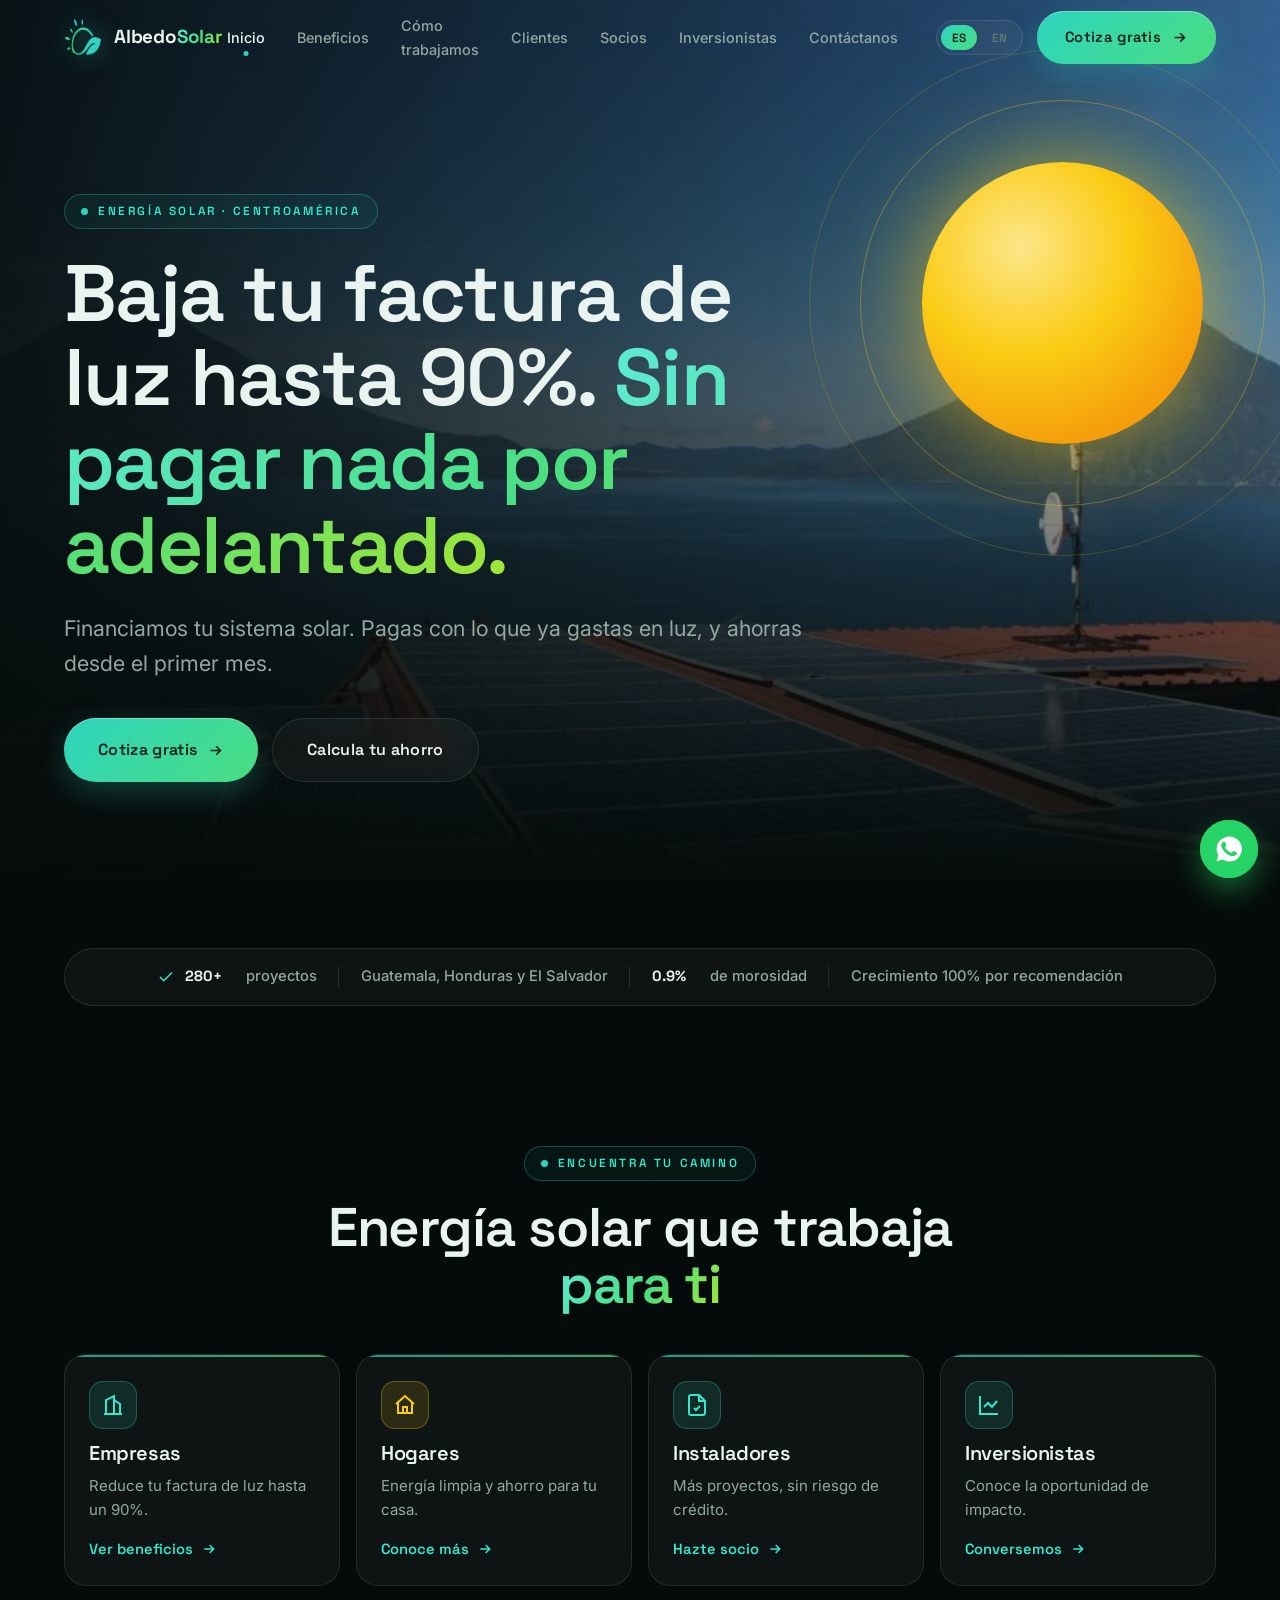
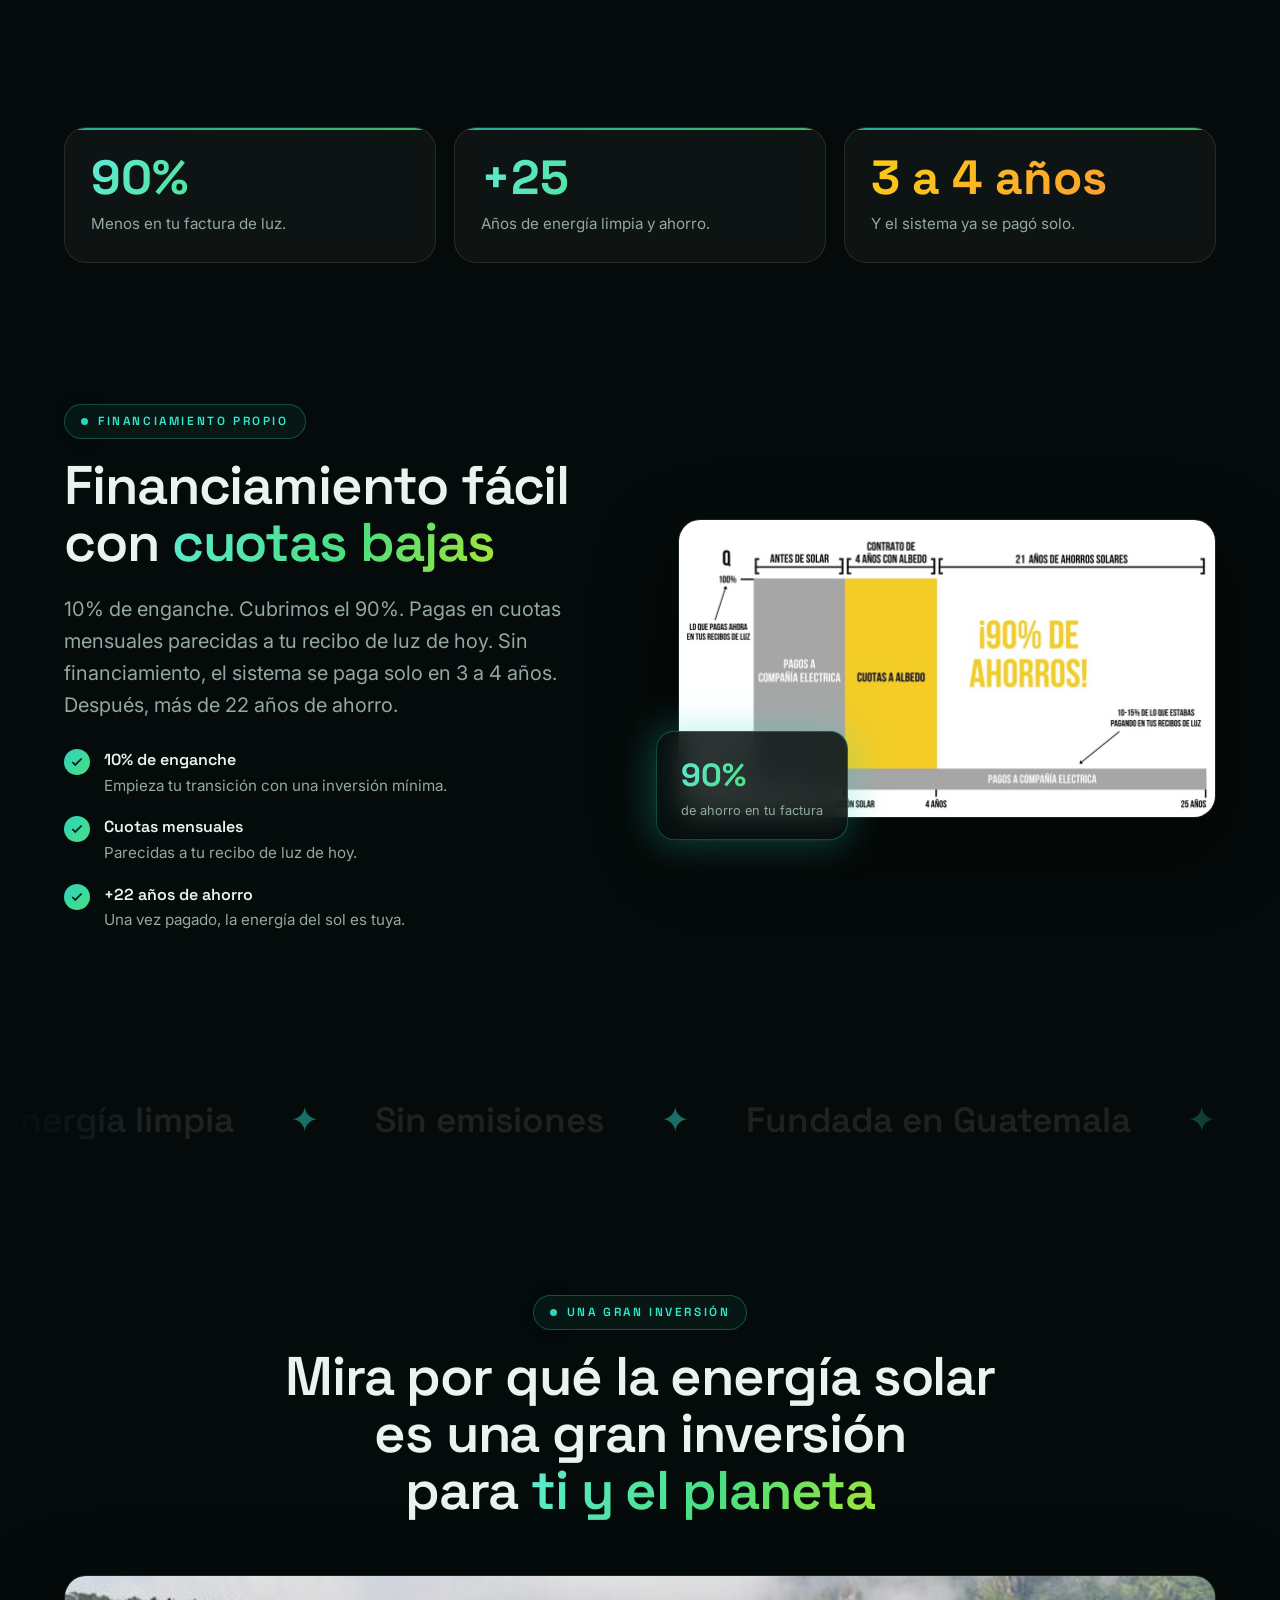
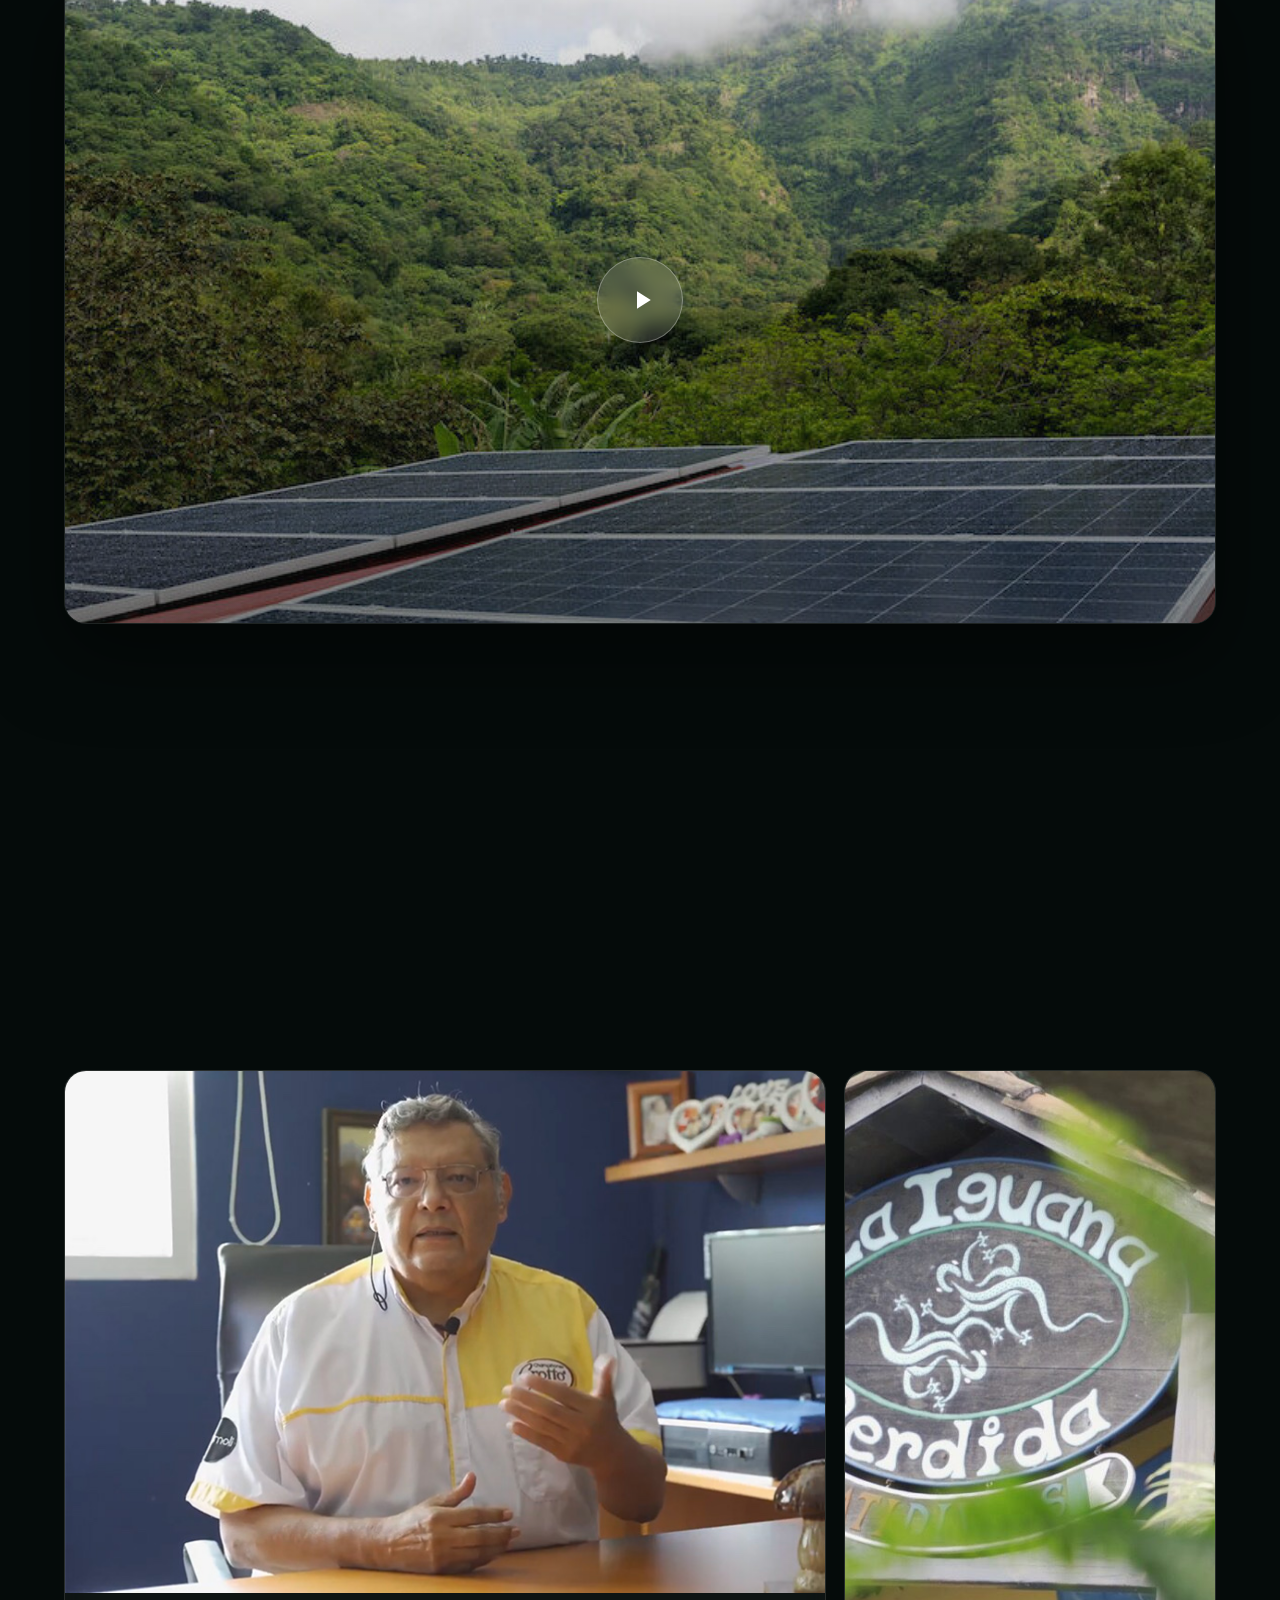
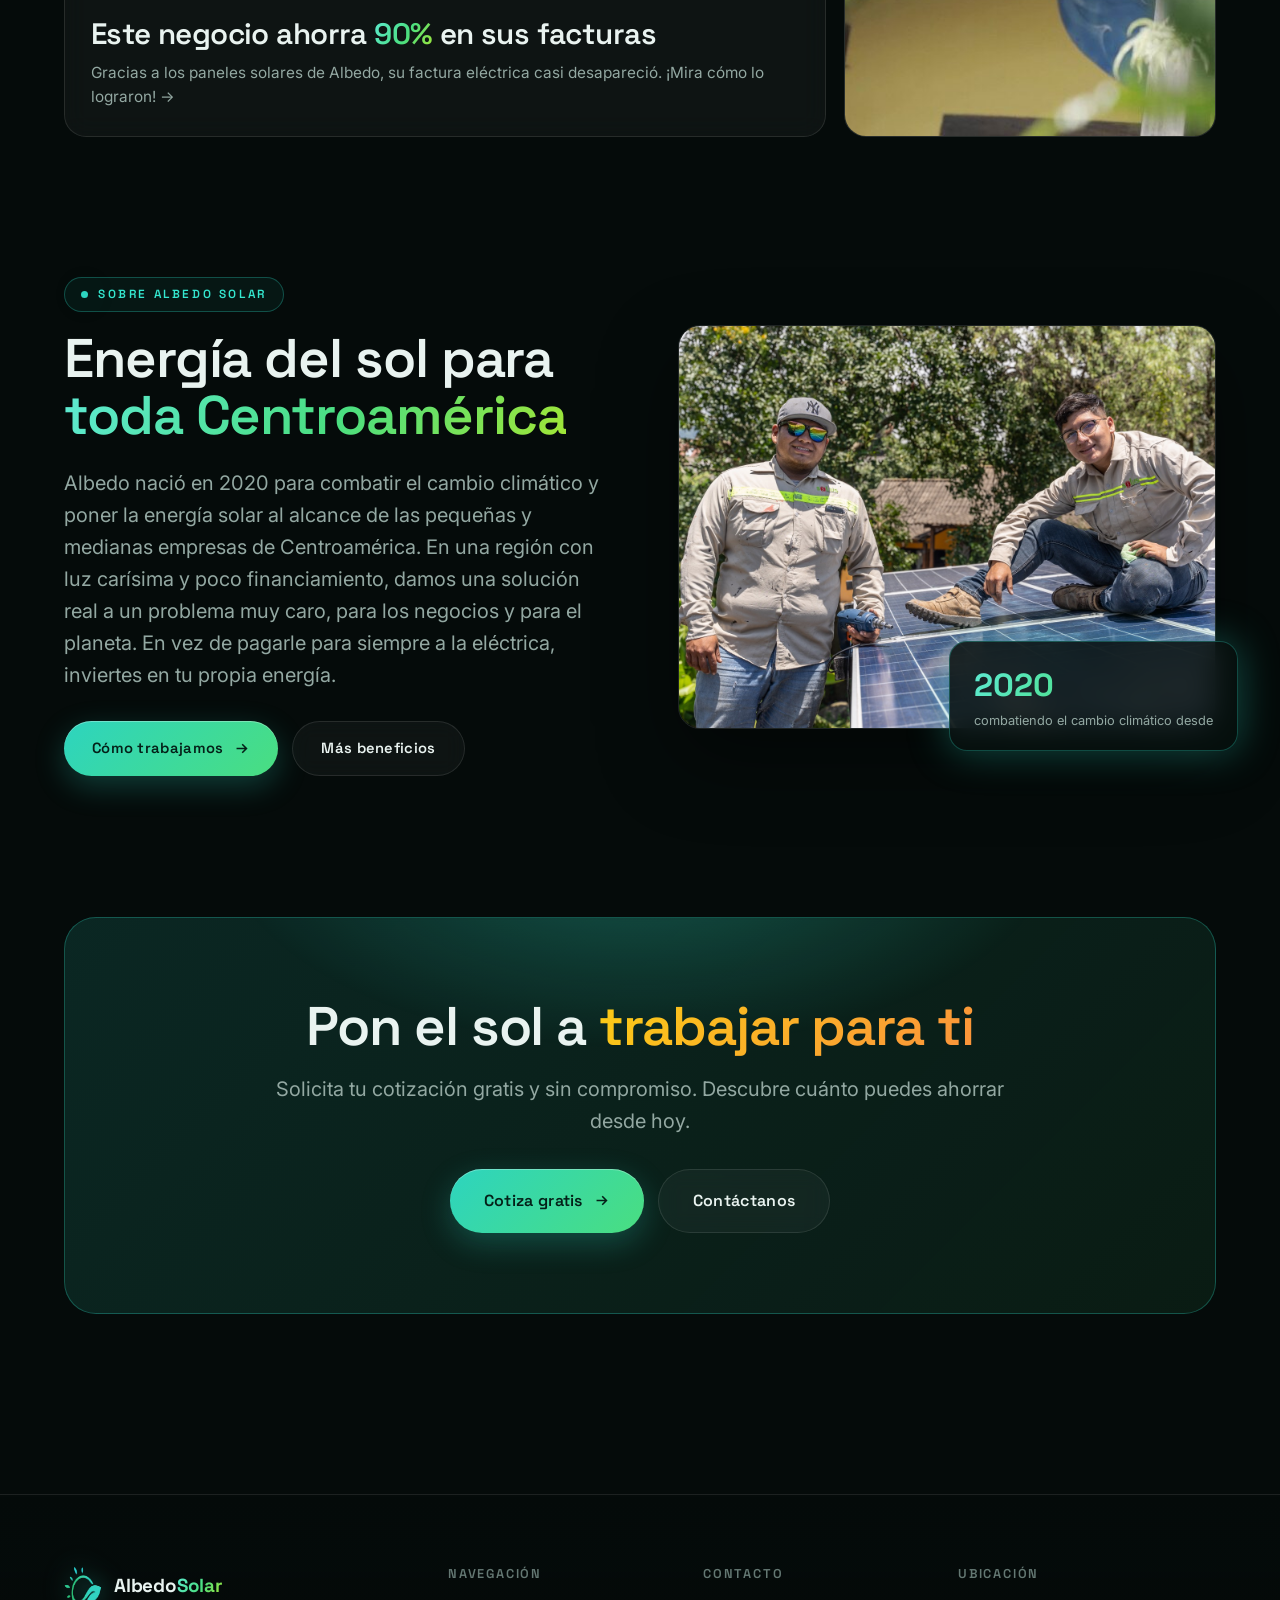
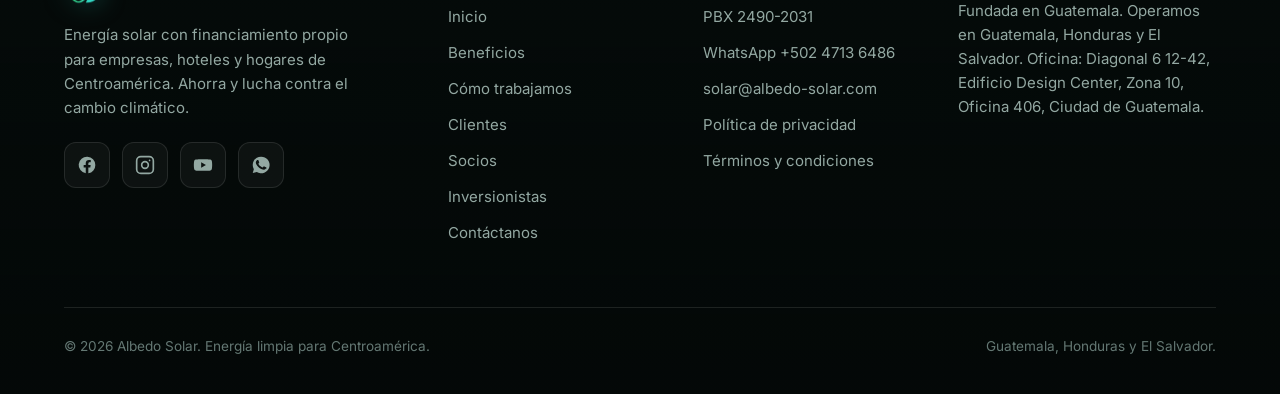
==== commit 5a50aa5f: "Mac snapshot before moving to the build VPS (2026-10-15): uncommitted + untracked work" ====
--- a/index.html
+++ b/index.html
@@ -3,8 +3,8 @@
 <head>
 <meta charset="UTF-8" />
 <meta name="viewport" content="width=device-width, initial-scale=1.0" />
-<title>Albedo Solar — Energía solar al alcance de tu mano</title>
-<meta name="description" content="El financiamiento con Albedo pone la energía solar al alcance de tu mano. Reduce hasta 90% tu factura de luz y lucha contra el cambio climático en Guatemala." />
+<title data-en="Albedo Solar | Solar with nothing to pay upfront">Albedo Solar | Energía solar sin pagar nada por adelantado</title>
+<meta name="description" data-en="Cut your power bill by up to 90% with built-in financing. Solar for businesses and homes in Guatemala, Honduras and El Salvador." content="Baja tu factura hasta 90% con financiamiento propio. Solar para empresas y hogares en Guatemala, Honduras y El Salvador." />
 <link rel="icon" type="image/png" href="assets/images/green-logo-sun.png" />
 <link rel="preconnect" href="https://fonts.googleapis.com">
 <link rel="preconnect" href="https://fonts.gstatic.com" crossorigin>
@@ -24,18 +24,20 @@
       <span>Albedo<b>Solar</b></span>
     </a>
     <div class="nav-links">
-      <a href="index.html" class="active">Inicio</a>
-      <a href="beneficios.html">Beneficios</a>
-      <a href="como-trabajamos.html">Cómo trabajamos</a>
-      <a href="clientes.html">Clientes</a>
-      <a href="contacto.html">Contáctanos</a>
+      <a href="index.html" class="active" data-en="Home">Inicio</a>
+      <a href="beneficios.html" data-en="Benefits">Beneficios</a>
+      <a href="como-trabajamos.html" data-en="How we work">Cómo trabajamos</a>
+      <a href="clientes.html" data-en="Clients">Clientes</a>
+      <a href="socios.html" data-en="Partners">Socios</a>
+      <a href="inversionistas.html" data-en="Investors">Inversionistas</a>
+      <a href="contacto.html" data-en="Contact">Contáctanos</a>
     </div>
     <div class="nav-right">
       <div class="lang">
-        <button class="on">ES</button>
-        <button>EN</button>
-      </div>
-      <a href="contacto.html" class="btn btn--primary nav-cta">Cotización gratis
+        <button data-lang="es" class="on">ES</button>
+        <button data-lang="en">EN</button>
+      </div>
+      <a href="contacto.html" class="btn btn--primary nav-cta" data-en="Get a free quote">Cotiza gratis
         <svg viewBox="0 0 24 24" fill="none" stroke="currentColor" stroke-width="2.2"><path d="M5 12h14M13 6l6 6-6 6"/></svg>
       </a>
       <button class="burger" aria-label="Menú"><span></span><span></span><span></span></button>
@@ -43,74 +45,125 @@
   </div>
 </nav>
 <div class="drawer">
-  <a href="index.html">Inicio</a>
-  <a href="beneficios.html">Beneficios de la energía solar</a>
-  <a href="como-trabajamos.html">Cómo trabajamos</a>
-  <a href="clientes.html">Nuestros clientes</a>
-  <a href="contacto.html">Contáctanos</a>
-  <a href="contacto.html" class="btn btn--primary">Obtén tu cotización ahora</a>
+  <a href="index.html" data-en="Home">Inicio</a>
+  <a href="beneficios.html" data-en="Benefits">Beneficios</a>
+  <a href="como-trabajamos.html" data-en="How we work">Cómo trabajamos</a>
+  <a href="clientes.html" data-en="Clients">Clientes</a>
+  <a href="socios.html" data-en="Partners">Socios</a>
+  <a href="inversionistas.html" data-en="Investors">Inversionistas</a>
+  <a href="contacto.html" data-en="Contact">Contáctanos</a>
+  <a href="contacto.html" class="btn btn--primary" data-en="Get a free quote">Cotiza gratis</a>
 </div>
 
 <!-- ============ HERO ============ -->
 <header class="hero">
   <div class="hero-bg">
-    <img src="assets/images/hero-atitlan.jpg" alt="Paneles solares sobre el Lago de Atitlán, Guatemala" />
+    <img src="assets/images/hero-atitlan.jpg" alt="Paneles solares sobre el Lago de Atitlán, Guatemala" data-en-alt="Solar panels above Lake Atitlán, Guatemala" />
   </div>
   <div class="sun-orb"></div>
   <div class="wrap">
     <div class="hero-inner">
-      <span class="eyebrow" data-reveal>Energía solar · Guatemala</span>
-      <h1 data-reveal data-delay="1">¿Por qué elegir la <span class="gradient-text">Energía&nbsp;Solar?</span></h1>
-      <p class="lead" data-reveal data-delay="2">El financiamiento con Albedo pone la energía solar al alcance de tu mano. Cubrimos el <strong style="color:var(--text)">90%</strong> del costo inicial y empiezas a ahorrar desde el primer día.</p>
+      <span class="eyebrow" data-reveal data-en="Solar energy · Central America">Energía solar · Centroamérica</span>
+      <h1 data-reveal data-delay="1" data-en="Cut your power bill by up to 90%. &lt;span class=&quot;gradient-text&quot;&gt;Nothing to pay upfront.&lt;/span&gt;" style="margin:22px 0 24px">Baja tu factura de luz hasta 90%. <span class="gradient-text">Sin pagar nada por adelantado.</span></h1>
+      <p class="lead" data-reveal data-delay="2" data-en="We finance your solar system. You pay with what you already spend on power, and you save from month one.">Financiamos tu sistema solar. Pagas con lo que ya gastas en luz, y ahorras desde el primer mes.</p>
       <div class="hero-actions" data-reveal data-delay="3">
-        <a href="contacto.html" class="btn btn--primary btn--lg">Obtén tu cotización ahora
+        <a href="contacto.html" class="btn btn--primary btn--lg" data-en="Get a free quote">Cotiza gratis
           <svg viewBox="0 0 24 24" fill="none" stroke="currentColor" stroke-width="2.2"><path d="M5 12h14M13 6l6 6-6 6"/></svg>
         </a>
-        <a href="beneficios.html" class="btn btn--ghost btn--lg">Más beneficios solares</a>
+        <a href="beneficios.html#estimador" class="btn btn--ghost btn--lg" data-en="See your savings">Calcula tu ahorro</a>
       </div>
     </div>
   </div>
 </header>
 
-<!-- ============ STATS ============ -->
-<section class="section-pad" style="padding-top:clamp(48px,7vw,90px)">
+<!-- ============ TRUST STRIP ============ -->
+<section style="padding:clamp(28px,5vw,48px) 0 0">
+  <div class="wrap">
+    <div class="trust-strip" data-reveal>
+      <!-- Live tracker: swap data-count for the live project figure; 280+ is today's floor -->
+      <span class="ts"><svg viewBox="0 0 24 24" fill="none" stroke="currentColor" stroke-width="2"><path d="M20 6 9 17l-5-5"/></svg><b><span data-count="280">280</span>+</b>&nbsp;<span data-en="projects">proyectos</span></span>
+      <span class="ts" data-en="Guatemala, Honduras and El Salvador">Guatemala, Honduras y El Salvador</span>
+      <span class="ts"><b>0.9%</b>&nbsp;<span data-en="delinquency">de morosidad</span></span>
+      <span class="ts" data-en="Grown 100% by word of mouth">Crecimiento 100% por recomendación</span>
+    </div>
+  </div>
+</section>
+
+<!-- ============ AUDIENCE TILES ============ -->
+<section class="section-pad" style="padding-bottom:0">
+  <div class="wrap">
+    <div class="sec-head center" style="margin-bottom:40px">
+      <span class="eyebrow" data-reveal data-en="Find your path">Encuentra tu camino</span>
+      <h2 data-reveal data-delay="1" data-en="Solar that works for you">Energía solar que trabaja <span class="gradient-text">para ti</span></h2>
+    </div>
+    <div class="audiences">
+      <div class="aud" data-reveal>
+        <span class="aud-ico"><svg viewBox="0 0 24 24" fill="none" stroke="currentColor" stroke-width="2"><path d="M3 21h18M5 21V7l8-4v18M19 21V11l-6-4"/><path d="M9 9v.01M9 13v.01M9 17v.01"/></svg></span>
+        <h3 data-en="Businesses">Empresas</h3>
+        <p data-en="Cut your electricity bill by up to 90%.">Reduce tu factura de luz hasta un 90%.</p>
+        <a class="aud-link" href="beneficios.html" data-en="See benefits">Ver beneficios <svg viewBox="0 0 24 24" fill="none" stroke="currentColor" stroke-width="2.2"><path d="M5 12h14M13 6l6 6-6 6"/></svg></a>
+      </div>
+      <div class="aud solar" data-reveal data-delay="1">
+        <span class="aud-ico"><svg viewBox="0 0 24 24" fill="none" stroke="currentColor" stroke-width="2"><path d="M3 11l9-8 9 8"/><path d="M5 9v11h14V9"/><path d="M10 20v-6h4v6"/></svg></span>
+        <h3 data-en="Homes">Hogares</h3>
+        <p data-en="Clean energy and savings for your home.">Energía limpia y ahorro para tu casa.</p>
+        <a class="aud-link" href="clientes.html" data-en="Learn more">Conoce más <svg viewBox="0 0 24 24" fill="none" stroke="currentColor" stroke-width="2.2"><path d="M5 12h14M13 6l6 6-6 6"/></svg></a>
+      </div>
+      <div class="aud" data-reveal data-delay="2">
+        <span class="aud-ico"><svg viewBox="0 0 24 24" fill="none" stroke="currentColor" stroke-width="2"><path d="M14 2H6a2 2 0 0 0-2 2v16a2 2 0 0 0 2 2h12a2 2 0 0 0 2-2V8z"/><path d="M14 2v6h6"/><path d="m9 15 2 2 4-4"/></svg></span>
+        <h3 data-en="Installers">Instaladores</h3>
+        <p data-en="More projects, zero credit risk.">Más proyectos, sin riesgo de crédito.</p>
+        <a class="aud-link" href="socios.html" data-en="Become a partner">Hazte socio <svg viewBox="0 0 24 24" fill="none" stroke="currentColor" stroke-width="2.2"><path d="M5 12h14M13 6l6 6-6 6"/></svg></a>
+      </div>
+      <div class="aud" data-reveal data-delay="3">
+        <span class="aud-ico"><svg viewBox="0 0 24 24" fill="none" stroke="currentColor" stroke-width="2"><path d="M3 3v18h18"/><path d="m7 14 4-4 4 4 5-6"/></svg></span>
+        <h3 data-en="Investors">Inversionistas</h3>
+        <p data-en="Explore the impact opportunity.">Conoce la oportunidad de impacto.</p>
+        <a class="aud-link" href="inversionistas.html" data-en="Let’s talk">Conversemos <svg viewBox="0 0 24 24" fill="none" stroke="currentColor" stroke-width="2.2"><path d="M5 12h14M13 6l6 6-6 6"/></svg></a>
+      </div>
+    </div>
+  </div>
+</section>
+
+<!-- ============ BENEFIT STATS BAND ============ -->
+<section class="section-pad">
   <div class="wrap">
     <div class="stat-row">
       <div class="stat" data-reveal>
         <div class="num" data-count="90" data-suffix="%">90%</div>
-        <p class="label">Reduce tus pagos de luz hasta un 90%</p>
+        <p class="label" data-en="Off your electricity bill.">Menos en tu factura de luz.</p>
       </div>
       <div class="stat" data-reveal data-delay="1">
-        <div class="num" data-count="95" data-suffix="%">95%</div>
-        <p class="label">Reduce tu huella de carbono hasta un 95%</p>
+        <div class="num" data-prefix="+" data-count="25" data-suffix="">+25</div>
+        <p class="label" data-en="Years of clean energy and savings.">Años de energía limpia y ahorro.</p>
       </div>
       <div class="stat" data-reveal data-delay="2">
-        <div class="num solar" data-prefix="+" data-count="25" data-suffix=" años">+25 años</div>
-        <p class="label">Independencia energética por más de 25 años</p>
+        <div class="num solar" data-en="3 to 4 years">3 a 4 años</div>
+        <p class="label" data-en="And the system has paid for itself.">Y el sistema ya se pagó solo.</p>
       </div>
     </div>
   </div>
 </section>
 
 <!-- ============ FINANCIAMIENTO ============ -->
-<section class="section-pad" id="financiamiento">
+<section class="section-pad" id="financiamiento" style="padding-top:0">
   <div class="wrap">
     <div class="split">
       <div class="split-content">
-        <span class="eyebrow" data-reveal>Financiamiento propio</span>
-        <h2 data-reveal data-delay="1" style="margin:18px 0 22px">Financiamiento fácil con <span class="gradient-text">cuotas bajas</span></h2>
-        <p class="lead" data-reveal data-delay="2">Cubrimos el 90% del costo inicial de la instalación de energía solar y tú nos pagas a lo largo de 3 a 4 años con mensualidades económicas similares a las de tu factura eléctrica actual. Una vez pagado el préstamo, tus facturas de energía se reducirán hasta un 90% durante más de 22 años.</p>
+        <span class="eyebrow" data-reveal data-en="Built-in financing">Financiamiento propio</span>
+        <h2 data-reveal data-delay="1" data-en="Easy financing with low monthly payments" style="margin:18px 0 22px">Financiamiento fácil con <span class="gradient-text">cuotas bajas</span></h2>
+        <p class="lead" data-reveal data-delay="2" data-en="10% down. We cover the other 90%. You pay monthly, in installments close to today’s power bill. Without financing, the system pays for itself in 3 to 4 years. Then 22+ years of savings.">10% de enganche. Cubrimos el 90%. Pagas en cuotas mensuales parecidas a tu recibo de luz de hoy. Sin financiamiento, el sistema se paga solo en 3 a 4 años. Después, más de 22 años de ahorro.</p>
         <ul class="feature-list">
-          <li data-reveal data-delay="2"><span class="tick"><svg viewBox="0 0 24 24" fill="none" stroke="currentColor" stroke-width="3"><path d="M20 6 9 17l-5-5"/></svg></span><div><strong>10% de pago inicial</strong><span>Empieza tu transición con una inversión mínima.</span></div></li>
-          <li data-reveal data-delay="3"><span class="tick"><svg viewBox="0 0 24 24" fill="none" stroke="currentColor" stroke-width="3"><path d="M20 6 9 17l-5-5"/></svg></span><div><strong>3 – 4 años de cuotas</strong><span>Mensualidades similares a tu recibo de luz de hoy.</span></div></li>
-          <li data-reveal data-delay="4"><span class="tick"><svg viewBox="0 0 24 24" fill="none" stroke="currentColor" stroke-width="3"><path d="M20 6 9 17l-5-5"/></svg></span><div><strong>+22 años de ahorro</strong><span>Después del préstamo, la energía del sol es tuya.</span></div></li>
+          <li data-reveal data-delay="2"><span class="tick"><svg viewBox="0 0 24 24" fill="none" stroke="currentColor" stroke-width="3"><path d="M20 6 9 17l-5-5"/></svg></span><div><strong data-en="10% down">10% de enganche</strong><span data-en="Start your switch with a minimal upfront investment.">Empieza tu transición con una inversión mínima.</span></div></li>
+          <li data-reveal data-delay="3"><span class="tick"><svg viewBox="0 0 24 24" fill="none" stroke="currentColor" stroke-width="3"><path d="M20 6 9 17l-5-5"/></svg></span><div><strong data-en="Monthly installments">Cuotas mensuales</strong><span data-en="Close to today’s power bill.">Parecidas a tu recibo de luz de hoy.</span></div></li>
+          <li data-reveal data-delay="4"><span class="tick"><svg viewBox="0 0 24 24" fill="none" stroke="currentColor" stroke-width="3"><path d="M20 6 9 17l-5-5"/></svg></span><div><strong data-en="22+ years of savings">+22 años de ahorro</strong><span data-en="Once it’s paid off, the sun’s energy is yours.">Una vez pagado, la energía del sol es tuya.</span></div></li>
         </ul>
       </div>
       <div class="split-media" data-reveal data-delay="2">
-        <div class="frame"><img src="assets/images/home-esp.jpg" alt="Gráfica: 90% de ahorro tras el contrato con Albedo" style="aspect-ratio:auto;background:#0c1614" /></div>
+        <div class="frame"><img src="assets/images/home-esp.jpg" alt="Gráfica: 90% de ahorro tras el contrato con Albedo" data-en-alt="Chart: 90% savings after the Albedo contract" style="aspect-ratio:auto;background:#0c1614" /></div>
         <div class="glow-chip">
           <div class="big">90%</div>
-          <div class="sm">de ahorro en tu factura</div>
+          <div class="sm" data-en="off your bill">de ahorro en tu factura</div>
         </div>
       </div>
     </div>
@@ -120,8 +173,8 @@
 <!-- ============ MARQUEE ============ -->
 <section style="padding:18px 0 6px">
   <div class="marquee"><div class="marquee-track">
-    <span>Energía limpia</span><span>Sin emisiones</span><span>Hecho en Guatemala</span><span>Ahorro real</span><span>Financiamiento propio</span>
-    <span>Energía limpia</span><span>Sin emisiones</span><span>Hecho en Guatemala</span><span>Ahorro real</span><span>Financiamiento propio</span>
+    <span data-en="Clean energy">Energía limpia</span><span data-en="No emissions">Sin emisiones</span><span data-en="Founded in Guatemala">Fundada en Guatemala</span><span data-en="Energy for Central America">Energía para Centroamérica</span><span data-en="Real savings">Ahorro real</span>
+    <span data-en="Clean energy">Energía limpia</span><span data-en="No emissions">Sin emisiones</span><span data-en="Founded in Guatemala">Fundada en Guatemala</span><span data-en="Energy for Central America">Energía para Centroamérica</span><span data-en="Real savings">Ahorro real</span>
   </div></div>
 </section>
 
@@ -129,12 +182,12 @@
 <section class="section-pad">
   <div class="wrap">
     <div class="sec-head center">
-      <span class="eyebrow" data-reveal>Una gran inversión</span>
-      <h2 data-reveal data-delay="1">Mira por qué la energía solar es una gran inversión<br>para <span class="gradient-text">ti y el planeta</span></h2>
+      <span class="eyebrow" data-reveal data-en="A great investment">Una gran inversión</span>
+      <h2 data-reveal data-delay="1" data-en="See why solar is a great investment for you and the planet">Mira por qué la energía solar es una gran inversión<br>para <span class="gradient-text">ti y el planeta</span></h2>
     </div>
     <div class="video-wrap" data-reveal data-delay="2" data-video="UJ7gDQhjEqg">
-      <img class="poster" src="assets/images/solar-with-trees.jpg" alt="Paneles solares entre montañas de Guatemala" />
-      <button class="play-btn" aria-label="Ver video">
+      <img class="poster" src="assets/images/solar-with-trees.jpg" alt="Paneles solares entre montañas de Centroamérica" data-en-alt="Solar panels among the mountains of Central America" />
+      <button class="play-btn" aria-label="Ver video" data-en-aria="Play video">
         <span class="ring"><svg viewBox="0 0 24 24" fill="currentColor"><path d="M8 5v14l11-7z"/></svg></span>
       </button>
     </div>
@@ -145,23 +198,23 @@
 <section class="section-pad" style="padding-top:0">
   <div class="wrap">
     <div class="sec-head">
-      <span class="eyebrow" data-reveal>Historias de éxito</span>
-      <h2 data-reveal data-delay="1">¡Mira cuánto <span class="solar-text">puedes ahorrar!</span></h2>
-      <p class="lead" data-reveal data-delay="2">Empresas, hoteles, ONG y hogares de toda Guatemala ya generan su propia energía con Albedo.</p>
+      <span class="eyebrow" data-reveal data-en="Success stories">Historias de éxito</span>
+      <h2 data-reveal data-delay="1" data-en="See how much you can save!">¡Mira cuánto <span class="solar-text">puedes ahorrar!</span></h2>
+      <p class="lead" data-reveal data-delay="2" data-en="Businesses, hotels, NGOs and homes across Central America already make their own energy with Albedo.">Empresas, hoteles, ONG y hogares de toda Centroamérica ya generan su propia energía con Albedo.</p>
     </div>
     <div class="bento">
       <a href="clientes.html" class="card col-4" data-reveal>
-        <div class="card-media"><img src="assets/images/grotto-new-image.jpg" alt="Negocio cliente de Albedo Solar" /></div>
+        <div class="card-media"><img src="assets/images/grotto-new-image.jpg" alt="Negocio cliente de Albedo Solar" data-en-alt="A business that is an Albedo Solar client" /></div>
         <div class="card-body">
-          <h3>Este negocio ahorra <span class="gradient-text">90%</span> en sus facturas</h3>
-          <p>Gracias a los paneles solares de Albedo, su factura eléctrica casi desapareció. ¡Mira cómo lo lograron! →</p>
+          <h3 data-en="This business saves 90% on its bills">Este negocio ahorra <span class="gradient-text">90%</span> en sus facturas</h3>
+          <p data-en="Thanks to Albedo solar panels, its power bill all but vanished. See how they did it →">Gracias a los paneles solares de Albedo, su factura eléctrica casi desapareció. ¡Mira cómo lo lograron! →</p>
         </div>
       </a>
       <a href="clientes.html" class="card col-2" data-reveal data-delay="1">
-        <div class="card-media" style="aspect-ratio:auto;height:100%;min-height:240px"><img src="assets/images/Albedo-Pics_-27.jpg" alt="Hotel La Iguana Perdida, Sololá" /></div>
+        <div class="card-media" style="aspect-ratio:auto;height:100%;min-height:240px"><img src="assets/images/Albedo-Pics_-27.jpg" alt="Hotel a orillas del Lago de Atitlán" data-en-alt="Hotel on the shore of Lake Atitlán" /></div>
         <div class="card-body">
-          <h3>Hotel en Sololá</h3>
-          <p>Redujo su factura un 90%. ¿Cómo lo hicieron? →</p>
+          <h3 data-en="Hotel on Lake Atitlán">Hotel en el Lago de Atitlán</h3>
+          <p data-en="90% off its bill. See how →">90% menos en su factura. ¿Cómo lo hicieron? →</p>
         </div>
       </a>
     </div>
@@ -173,21 +226,21 @@
   <div class="wrap">
     <div class="split rev">
       <div class="split-media" data-reveal>
-        <div class="frame"><img src="assets/images/dream-team.jpg" alt="Equipo técnico de Albedo Solar instalando paneles" /></div>
+        <div class="frame"><img src="assets/images/dream-team.jpg" alt="Equipo de Albedo Solar instalando paneles" data-en-alt="The Albedo Solar team installing panels" /></div>
         <div class="glow-chip" style="right:-22px;left:auto">
-          <div class="big">25+</div>
-          <div class="sm">años de energía limpia</div>
+          <div class="big">2020</div>
+          <div class="sm" data-en="fighting climate change since">combatiendo el cambio climático desde</div>
         </div>
       </div>
       <div class="split-content">
-        <span class="eyebrow" data-reveal>Sobre Albedo Solar</span>
-        <h2 data-reveal data-delay="1" style="margin:18px 0 22px">Energía del sol para <span class="gradient-text">toda Guatemala</span></h2>
-        <p class="lead" data-reveal data-delay="2">Albedo se fundó para combatir el cambio climático y ayudar a las empresas a reducir sus costos de electricidad. En lugar de pagar para siempre a la compañía eléctrica, ofrecemos una solución sostenible a un problema muy costoso para todo Guatemala y el planeta.</p>
+        <span class="eyebrow" data-reveal data-en="About Albedo Solar">Sobre Albedo Solar</span>
+        <h2 data-reveal data-delay="1" data-en="Solar energy for all of Central America" style="margin:18px 0 22px">Energía del sol para <span class="gradient-text">toda Centroamérica</span></h2>
+        <p class="lead" data-reveal data-delay="2" data-en="Albedo was founded in 2020 to fight climate change and put solar within reach of small and medium businesses across Central America. In a region with sky-high power costs and little financing, we offer a real fix to an expensive problem, for businesses and the planet. Instead of paying the utility forever, you invest in your own energy.">Albedo nació en 2020 para combatir el cambio climático y poner la energía solar al alcance de las pequeñas y medianas empresas de Centroamérica. En una región con luz carísima y poco financiamiento, damos una solución real a un problema muy caro, para los negocios y para el planeta. En vez de pagarle para siempre a la eléctrica, inviertes en tu propia energía.</p>
         <div class="hero-actions" style="margin-top:30px" data-reveal data-delay="3">
-          <a href="como-trabajamos.html" class="btn btn--primary">Cómo trabajamos
+          <a href="como-trabajamos.html" class="btn btn--primary" data-en="How we work">Cómo trabajamos
             <svg viewBox="0 0 24 24" fill="none" stroke="currentColor" stroke-width="2.2"><path d="M5 12h14M13 6l6 6-6 6"/></svg>
           </a>
-          <a href="beneficios.html" class="btn btn--ghost">Más beneficios solares</a>
+          <a href="beneficios.html" class="btn btn--ghost" data-en="More benefits">Más beneficios</a>
         </div>
       </div>
     </div>
@@ -198,13 +251,13 @@
 <section class="section-pad cta-band" style="padding-top:0">
   <div class="wrap">
     <div class="cta-box" data-reveal>
-      <h2>Pon el sol a <span class="solar-text">trabajar para ti</span></h2>
-      <p class="lead">Solicita tu cotización gratis y sin compromiso. Descubre cuánto puedes ahorrar desde hoy.</p>
+      <h2 data-en="Put the sun to work for you">Pon el sol a <span class="solar-text">trabajar para ti</span></h2>
+      <p class="lead" data-en="Get a free, no-obligation quote. See how much you can save starting today.">Solicita tu cotización gratis y sin compromiso. Descubre cuánto puedes ahorrar desde hoy.</p>
       <div class="hero-actions">
-        <a href="contacto.html" class="btn btn--primary btn--lg">Obtén tu cotización ahora
+        <a href="contacto.html" class="btn btn--primary btn--lg" data-en="Get a free quote">Cotiza gratis
           <svg viewBox="0 0 24 24" fill="none" stroke="currentColor" stroke-width="2.2"><path d="M5 12h14M13 6l6 6-6 6"/></svg>
         </a>
-        <a href="contacto.html" class="btn btn--ghost btn--lg">Contáctanos</a>
+        <a href="contacto.html" class="btn btn--ghost btn--lg" data-en="Contact us">Contáctanos</a>
       </div>
     </div>
   </div>
@@ -216,39 +269,48 @@
     <div class="footer-grid">
       <div>
         <a class="brand" href="index.html"><img src="assets/images/green-logo-sun.png" alt="Albedo Solar" /><span>Albedo<b>Solar</b></span></a>
-        <p>Energía solar con financiamiento propio para empresas, hoteles y hogares de Guatemala. Ahorra y lucha contra el cambio climático.</p>
+        <p data-en="Solar energy with built-in financing for businesses, hotels and homes across Central America. Save money and fight climate change.">Energía solar con financiamiento propio para empresas, hoteles y hogares de Centroamérica. Ahorra y lucha contra el cambio climático.</p>
         <div class="socials" style="margin-top:22px">
           <a href="https://www.facebook.com/AlbedoSolarGuate" target="_blank" rel="noopener" aria-label="Facebook"><svg viewBox="0 0 24 24" fill="currentColor"><path d="M22 12a10 10 0 1 0-11.5 9.9v-7H8v-2.9h2.5V9.8c0-2.5 1.5-3.9 3.8-3.9 1.1 0 2.2.2 2.2.2v2.5h-1.3c-1.2 0-1.6.8-1.6 1.6v1.9h2.8l-.4 2.9h-2.4v7A10 10 0 0 0 22 12z"/></svg></a>
           <a href="https://www.instagram.com/albedo.solar/" target="_blank" rel="noopener" aria-label="Instagram"><svg viewBox="0 0 24 24" fill="none" stroke="currentColor" stroke-width="2"><rect x="2" y="2" width="20" height="20" rx="5"/><circle cx="12" cy="12" r="4"/><circle cx="17.5" cy="6.5" r="1" fill="currentColor" stroke="none"/></svg></a>
-          <a href="https://www.youtube.com/channel/UCZgXfQprkTuDWYLpVCPtGJw" target="_blank" rel="noopener" aria-label="YouTube"><svg viewBox="0 0 24 24" fill="currentColor"><path d="M23 12s0-3.2-.4-4.7a2.5 2.5 0 0 0-1.8-1.8C19.2 5 12 5 12 5s-7.2 0-8.8.5A2.5 2.5 0 0 0 1.4 7.3 26 26 0 0 0 1 12a26 26 0 0 0 .4 4.7 2.5 2.5 0 0 0 1.8 1.8C4.8 19 12 19 12 19s7.2 0 8.8-.5a2.5 2.5 0 0 0 1.8-1.8C23 15.2 23 12 23 12zM9.8 15.3V8.7l5.7 3.3z"/></svg></a>
+          <a href="https://www.youtube.com/@albedosolar9647" target="_blank" rel="noopener" aria-label="YouTube"><svg viewBox="0 0 24 24" fill="currentColor"><path d="M23 12s0-3.2-.4-4.7a2.5 2.5 0 0 0-1.8-1.8C19.2 5 12 5 12 5s-7.2 0-8.8.5A2.5 2.5 0 0 0 1.4 7.3 26 26 0 0 0 1 12a26 26 0 0 0 .4 4.7 2.5 2.5 0 0 0 1.8 1.8C4.8 19 12 19 12 19s7.2 0 8.8-.5a2.5 2.5 0 0 0 1.8-1.8C23 15.2 23 12 23 12zM9.8 15.3V8.7l5.7 3.3z"/></svg></a>
           <a href="https://wa.me/50247136486" target="_blank" rel="noopener" aria-label="WhatsApp"><svg viewBox="0 0 24 24" fill="currentColor"><path d="M12 2a10 10 0 0 0-8.6 15l-1.3 4.7 4.8-1.3A10 10 0 1 0 12 2zm5.8 14.2c-.2.7-1.4 1.3-2 1.4-.5.1-1.2.1-1.9-.1-.4-.1-1-.3-1.7-.6-3-1.3-5-4.4-5.1-4.6-.2-.2-1.3-1.7-1.3-3.2s.8-2.3 1.1-2.6c.3-.3.6-.4.8-.4h.6c.2 0 .4 0 .7.5l.8 2c.1.2.1.4 0 .6l-.4.5-.3.4c-.2.2-.4.4-.2.7.2.4.9 1.5 2 2.4 1.3 1.2 2.4 1.5 2.7 1.7.3.1.5.1.7-.1l.9-1c.2-.3.4-.2.7-.1l2 .9c.3.2.5.2.6.4.1.1.1.7-.2 1.4z"/></svg></a>
         </div>
       </div>
       <div class="footer-col">
-        <h4>Navegación</h4>
-        <a href="index.html">Inicio</a>
-        <a href="beneficios.html">Beneficios solares</a>
-        <a href="como-trabajamos.html">Cómo trabajamos</a>
-        <a href="clientes.html">Nuestros clientes</a>
-        <a href="contacto.html">Contáctanos</a>
+        <h4 data-en="Navigation">Navegación</h4>
+        <a href="index.html" data-en="Home">Inicio</a>
+        <a href="beneficios.html" data-en="Benefits">Beneficios</a>
+        <a href="como-trabajamos.html" data-en="How we work">Cómo trabajamos</a>
+        <a href="clientes.html" data-en="Clients">Clientes</a>
+        <a href="socios.html" data-en="Partners">Socios</a>
+        <a href="inversionistas.html" data-en="Investors">Inversionistas</a>
+        <a href="contacto.html" data-en="Contact">Contáctanos</a>
       </div>
       <div class="footer-col">
-        <h4>Contacto</h4>
+        <h4 data-en="Contact">Contacto</h4>
         <a href="tel:+50224902031">PBX 2490-2031</a>
         <a href="https://wa.me/50247136486" target="_blank" rel="noopener">WhatsApp +502 4713 6486</a>
         <a href="mailto:solar@albedo-solar.com">solar@albedo-solar.com</a>
+        <a href="privacidad.html" data-en="Privacy policy">Política de privacidad</a>
+        <a href="terminos.html" data-en="Terms">Términos y condiciones</a>
       </div>
       <div class="footer-col">
-        <h4>Ubicación</h4>
-        <p style="color:var(--muted);font-size:.94rem">Diagonal 6 12-42, Edificio Design Center, Zona 10, Oficina 406, Ciudad de Guatemala.</p>
+        <h4 data-en="Location">Ubicación</h4>
+        <p style="color:var(--muted);font-size:.94rem" data-en="Founded in Guatemala. Serving Guatemala, Honduras and El Salvador. Office: Diagonal 6 12-42, Edificio Design Center, Zona 10, Office 406, Guatemala City.">Fundada en Guatemala. Operamos en Guatemala, Honduras y El Salvador. Oficina: Diagonal 6 12-42, Edificio Design Center, Zona 10, Oficina 406, Ciudad de Guatemala.</p>
       </div>
     </div>
     <div class="footer-bottom">
-      <span>© <span data-year>2026</span> Albedo Solar. Energía limpia para Guatemala.</span>
-      <span>Hecho con ☀ y código.</span>
+      <span data-en="© 2026 Albedo Solar. Clean energy for Central America.">© <span data-year>2026</span> Albedo Solar. Energía limpia para Centroamérica.</span>
+      <span data-en="Guatemala, Honduras and El Salvador.">Guatemala, Honduras y El Salvador.</span>
     </div>
   </div>
 </footer>
+
+<!-- floating WhatsApp -->
+<a class="wa-float" href="https://wa.me/50247136486" target="_blank" rel="noopener" aria-label="WhatsApp" data-en-aria="Chat on WhatsApp">
+  <svg viewBox="0 0 24 24"><path d="M12 2a10 10 0 0 0-8.6 15l-1.3 4.7 4.8-1.3A10 10 0 1 0 12 2zm5.8 14.2c-.2.7-1.4 1.3-2 1.4-.5.1-1.2.1-1.9-.1-.4-.1-1-.3-1.7-.6-3-1.3-5-4.4-5.1-4.6-.2-.2-1.3-1.7-1.3-3.2s.8-2.3 1.1-2.6c.3-.3.6-.4.8-.4h.6c.2 0 .4 0 .7.5l.8 2c.1.2.1.4 0 .6l-.4.5-.3.4c-.2.2-.4.4-.2.7.2.4.9 1.5 2 2.4 1.3 1.2 2.4 1.5 2.7 1.7.3.1.5.1.7-.1l.9-1c.2-.3.4-.2.7-.1l2 .9c.3.2.5.2.6.4.1.1.1.7-.2 1.4z"/></svg>
+</a>
 
 <script src="assets/js/main.js"></script>
 </body>
--- a/assets/css/styles.css
+++ b/assets/css/styles.css
@@ -506,3 +506,127 @@
   .drawer { display: none; }
 }
 noscript .nojs-reveal { opacity: 1 !important; transform: none !important; }
+
+/* ==========================================================================
+   ADDITIONS — audiences, trust strip, estimator, FAQ, partners, investors,
+   video gallery, region strip, floating WhatsApp
+   ========================================================================== */
+
+/* ----------  Language toggle (now functional)  ---------- */
+.lang button { cursor: pointer; }
+
+/* ----------  Audience tiles (homepage)  ---------- */
+.audiences { display: grid; grid-template-columns: repeat(4, 1fr); gap: 16px; }
+.aud {
+  display: flex; flex-direction: column; gap: 10px; padding: 26px 24px 24px;
+  background: var(--glass); border: 1px solid var(--stroke); border-radius: var(--radius);
+  backdrop-filter: blur(12px); transition: transform .4s var(--ease), border-color .4s, box-shadow .4s;
+  position: relative; overflow: hidden;
+}
+.aud::before { content: ""; position: absolute; top: 0; left: 0; width: 100%; height: 2px; background: var(--grad-brand); opacity: .7; }
+.aud:hover { transform: translateY(-6px); border-color: var(--stroke-2); box-shadow: 0 24px 60px rgba(0,0,0,0.4), var(--glow-teal); }
+.aud .aud-ico { width: 48px; height: 48px; border-radius: 14px; display: grid; place-items: center; background: rgba(45,212,191,0.12); border: 1px solid var(--stroke-2); color: var(--teal-bright); }
+.aud .aud-ico svg { width: 24px; height: 24px; }
+.aud.solar .aud-ico { background: rgba(250,204,21,0.12); border-color: rgba(250,204,21,0.3); color: var(--solar); }
+.aud h3 { font-size: 1.25rem; margin-top: 4px; }
+.aud p { color: var(--muted); font-size: 0.94rem; flex: 1; }
+.aud .aud-link { font-family: var(--font-display); font-weight: 600; font-size: 0.92rem; color: var(--teal-bright); display: inline-flex; align-items: center; gap: 8px; margin-top: 6px; }
+.aud .aud-link svg { width: 16px; height: 16px; transition: transform .35s var(--ease); }
+.aud:hover .aud-link svg { transform: translateX(4px); }
+
+/* ----------  Trust strip  ---------- */
+.trust-strip { display: flex; flex-wrap: wrap; gap: 14px 0; justify-content: center; align-items: center; border: 1px solid var(--stroke); background: var(--glass); border-radius: 100px; padding: 16px 20px; backdrop-filter: blur(10px); }
+.trust-strip .ts { display: inline-flex; align-items: center; gap: 10px; padding: 0 22px; color: var(--muted); font-size: 0.92rem; font-weight: 500; position: relative; }
+.trust-strip .ts:not(:last-child)::after { content: ""; position: absolute; right: 0; top: 50%; transform: translateY(-50%); width: 1px; height: 22px; background: var(--stroke); }
+.trust-strip .ts b { color: var(--text); font-family: var(--font-display); }
+.trust-strip .ts svg { width: 18px; height: 18px; color: var(--teal-bright); }
+
+/* ----------  Region strip (3 countries / flags)  ---------- */
+.region { display: flex; flex-wrap: wrap; gap: 14px; justify-content: center; }
+.region .flag { display: inline-flex; align-items: center; gap: 10px; padding: 12px 20px; border-radius: 100px; background: var(--glass); border: 1px solid var(--stroke); font-family: var(--font-display); font-weight: 600; font-size: 0.95rem; }
+.region .flag span { font-size: 1.3rem; line-height: 1; }
+
+/* ----------  Savings estimator  ---------- */
+.estimator { max-width: 760px; margin: 0 auto; padding: clamp(26px, 4vw, 42px); border-radius: var(--radius); background: linear-gradient(135deg, rgba(45,212,191,0.10), rgba(74,222,128,0.05)); border: 1px solid var(--stroke-2); }
+.estimator .est-input { display: flex; gap: 12px; flex-wrap: wrap; align-items: flex-end; }
+.estimator .field { flex: 1; min-width: 220px; }
+.est-prefixed { position: relative; }
+.est-prefixed::before { content: "Q"; position: absolute; left: 16px; top: 50%; transform: translateY(-50%); color: var(--muted); font-weight: 600; }
+.est-prefixed input { padding-left: 30px; width: 100%; }
+.est-out { margin-top: 26px; display: grid; grid-template-columns: repeat(3, 1fr); gap: 14px; }
+.est-out .est-cell { padding: 20px; border-radius: var(--radius-sm); background: var(--glass); border: 1px solid var(--stroke); text-align: center; }
+.est-out .est-cell .v { font-family: var(--font-display); font-weight: 700; font-size: clamp(1.4rem, 3vw, 2rem); background: var(--grad-text); -webkit-background-clip: text; background-clip: text; -webkit-text-fill-color: transparent; }
+.est-out .est-cell .k { color: var(--muted); font-size: 0.86rem; margin-top: 6px; }
+.est-note { color: var(--muted-2); font-size: 0.8rem; margin-top: 16px; }
+.est-actions { margin-top: 20px; }
+
+/* ----------  FAQ accordion  ---------- */
+.faq { max-width: 820px; margin: 0 auto; display: grid; gap: 12px; }
+.faq-item { border: 1px solid var(--stroke); border-radius: var(--radius-sm); background: var(--glass); overflow: hidden; transition: border-color .3s; }
+.faq-item.open { border-color: var(--stroke-2); }
+.faq-q { width: 100%; text-align: left; display: flex; justify-content: space-between; align-items: center; gap: 16px; padding: 20px 24px; font-family: var(--font-display); font-weight: 600; font-size: 1.02rem; color: var(--text); }
+.faq-q .pm { flex: none; width: 24px; height: 24px; position: relative; }
+.faq-q .pm::before, .faq-q .pm::after { content: ""; position: absolute; top: 50%; left: 50%; transform: translate(-50%,-50%); background: var(--teal-bright); border-radius: 2px; }
+.faq-q .pm::before { width: 14px; height: 2px; }
+.faq-q .pm::after { width: 2px; height: 14px; transition: transform .3s var(--ease); }
+.faq-item.open .faq-q .pm::after { transform: translate(-50%,-50%) scaleY(0); }
+.faq-a { max-height: 0; overflow: hidden; transition: max-height .35s var(--ease); }
+.faq-item.open .faq-a { max-height: 320px; }
+.faq-a p { color: var(--muted); padding: 0 24px 22px; font-size: 0.96rem; }
+
+/* ----------  Two columns: You do / We do  ---------- */
+.duo { display: grid; grid-template-columns: 1fr 1fr; gap: 18px; }
+.duo .duo-card { padding: 30px; border-radius: var(--radius); border: 1px solid var(--stroke); background: var(--glass); }
+.duo .duo-card.accent { border-color: var(--stroke-2); background: linear-gradient(135deg, rgba(45,212,191,0.10), rgba(74,222,128,0.05)); }
+.duo .duo-card h3 { margin-bottom: 16px; }
+.duo .duo-card ul { display: grid; gap: 12px; }
+.duo .duo-card li { display: flex; gap: 12px; align-items: flex-start; color: var(--muted); }
+.duo .duo-card li svg { flex: none; width: 20px; height: 20px; color: var(--teal-bright); margin-top: 2px; }
+
+/* ----------  Video gallery grid  ---------- */
+.vgrid { display: grid; grid-template-columns: repeat(3, 1fr); gap: 18px; }
+.vcard { border-radius: var(--radius); overflow: hidden; border: 1px solid var(--stroke); background: var(--glass); transition: transform .4s var(--ease), border-color .4s, box-shadow .4s; }
+.vcard:hover { transform: translateY(-6px); border-color: var(--stroke-2); box-shadow: 0 24px 60px rgba(0,0,0,0.4), var(--glow-teal); }
+.vcard .video-wrap { border: 0; border-radius: 0; box-shadow: none; }
+.vcard .vbody { padding: 20px 22px; }
+.vcard .vbody .eyebrow { font-size: 0.66rem; padding: 5px 12px; }
+.vcard .vbody h3 { font-size: 1.15rem; margin: 12px 0 6px; }
+.vcard .vbody p { color: var(--muted); font-size: 0.92rem; }
+
+/* ----------  Floating WhatsApp  ---------- */
+.wa-float {
+  position: fixed; right: 22px; bottom: 22px; z-index: 90; width: 58px; height: 58px; border-radius: 50%;
+  display: grid; place-items: center; background: #25d366; color: #04231a;
+  box-shadow: 0 12px 30px rgba(37,211,102,0.45); transition: transform .3s var(--ease);
+}
+.wa-float:hover { transform: scale(1.08); }
+.wa-float svg { width: 30px; height: 30px; fill: #fff; }
+.wa-float::after { content: ""; position: absolute; inset: 0; border-radius: 50%; border: 2px solid #25d366; animation: waPulse 2.4s ease-out infinite; }
+@keyframes waPulse { 0% { transform: scale(1); opacity: .6; } 100% { transform: scale(1.7); opacity: 0; } }
+
+/* ----------  Pull quote  ---------- */
+.pull { max-width: 900px; margin: 0 auto; text-align: center; font-family: var(--font-display); font-weight: 600; font-size: clamp(1.4rem, 3vw, 2.2rem); line-height: 1.25; letter-spacing: -0.02em; }
+.pull .gradient-text { display: inline; }
+
+/* ----------  Legal / prose pages  ---------- */
+.prose { max-width: 760px; margin: 0 auto; }
+.prose h2 { font-size: clamp(1.4rem, 3vw, 2rem); margin: 40px 0 14px; }
+.prose h3 { font-size: 1.2rem; margin: 26px 0 10px; }
+.prose p, .prose li { color: var(--muted); margin-bottom: 12px; }
+.prose ul { list-style: disc; padding-left: 22px; }
+.prose a { color: var(--teal-bright); }
+
+/* ----------  Responsive additions  ---------- */
+@media (max-width: 980px) {
+  .audiences { grid-template-columns: 1fr 1fr; }
+  .vgrid { grid-template-columns: 1fr 1fr; }
+  .duo { grid-template-columns: 1fr; }
+  .est-out { grid-template-columns: 1fr 1fr 1fr; }
+}
+@media (max-width: 680px) {
+  .audiences, .vgrid { grid-template-columns: 1fr; }
+  .est-out { grid-template-columns: 1fr; }
+  .trust-strip { border-radius: var(--radius); }
+  .trust-strip .ts { padding: 6px 14px; }
+  .trust-strip .ts:not(:last-child)::after { display: none; }
+}
